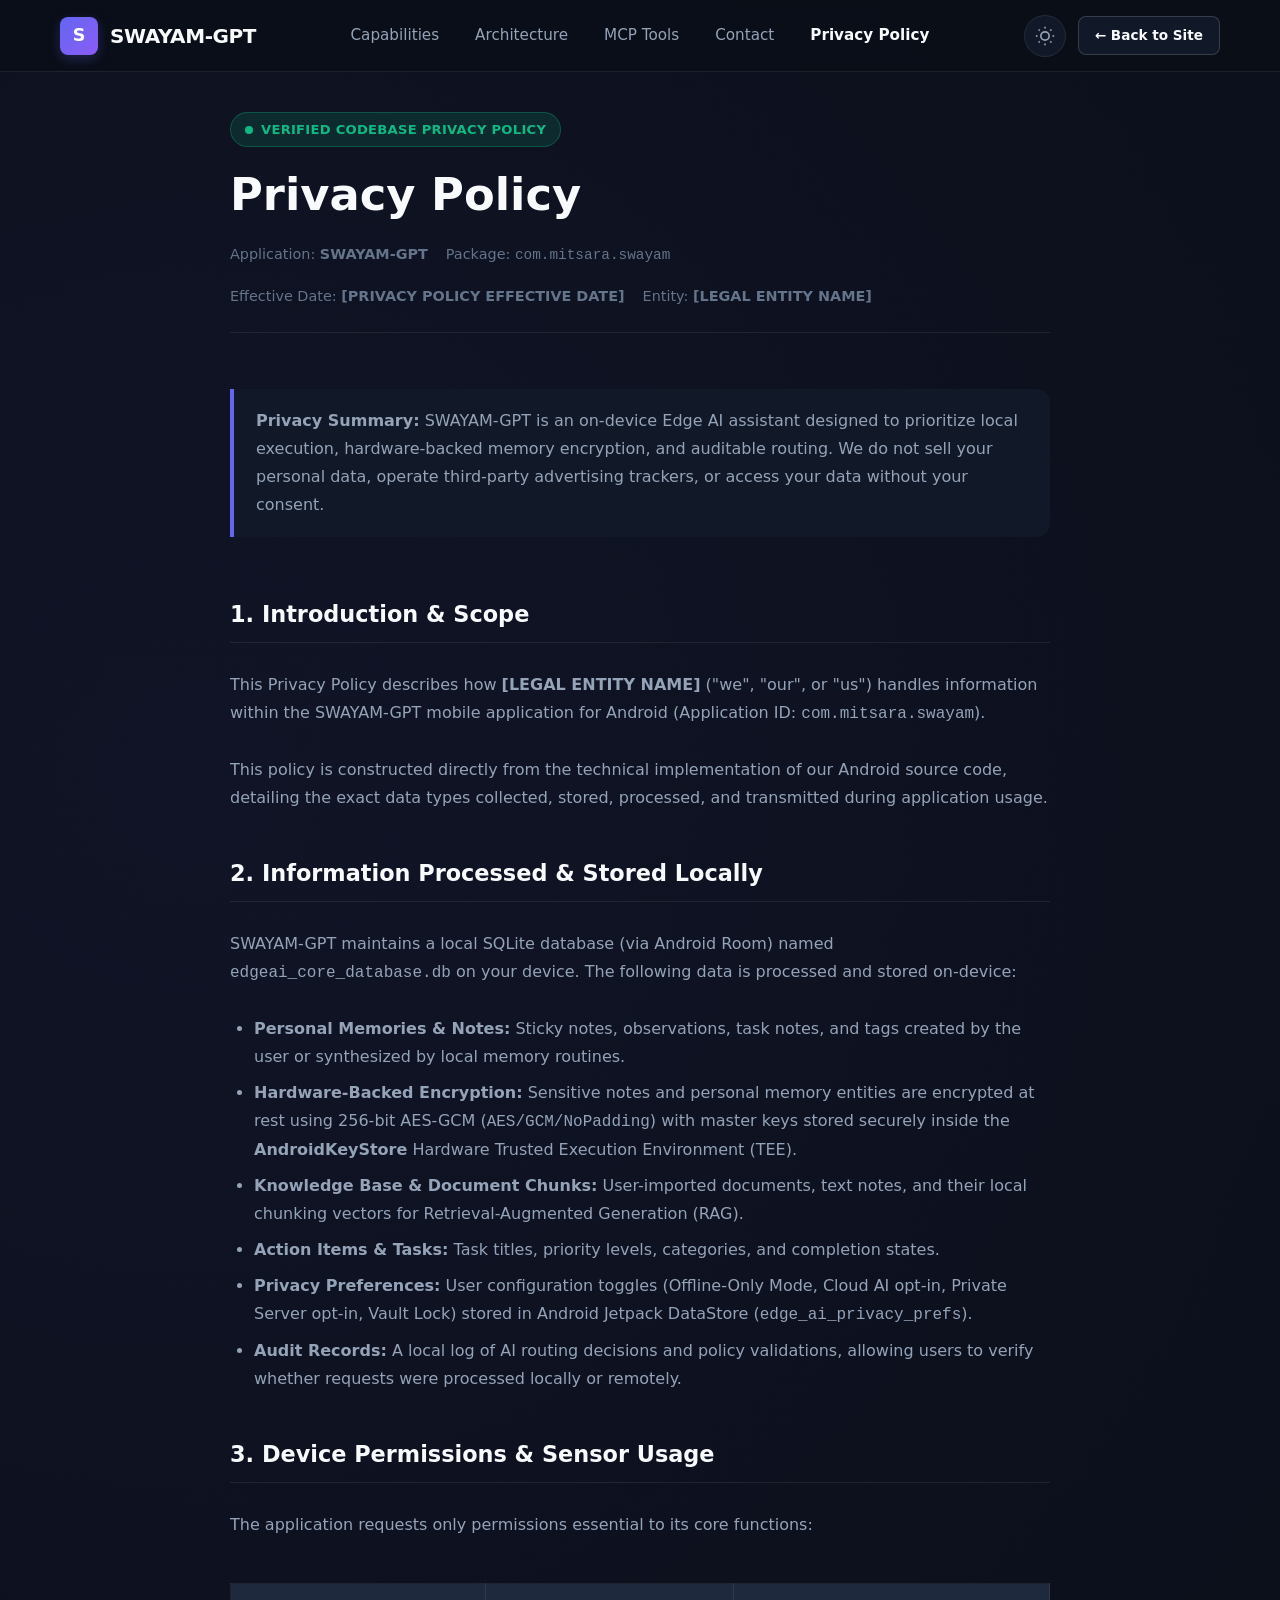
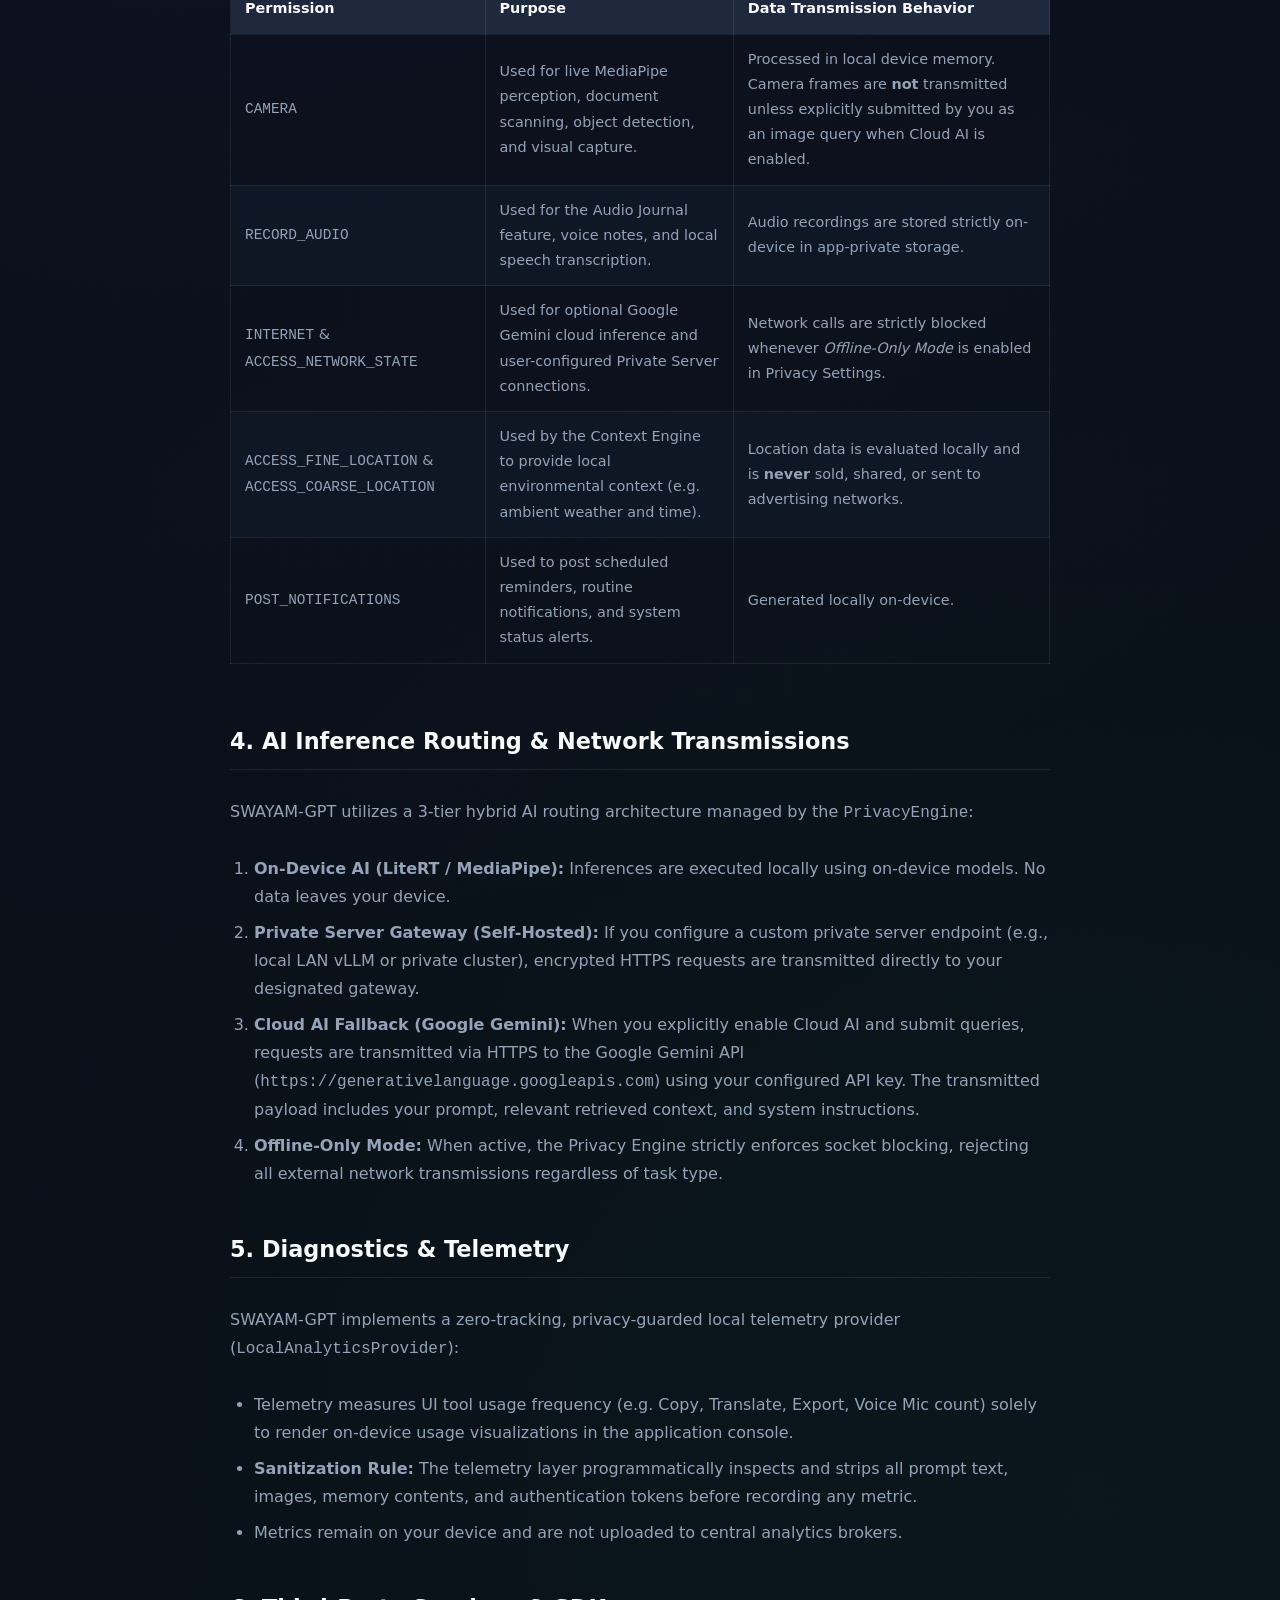
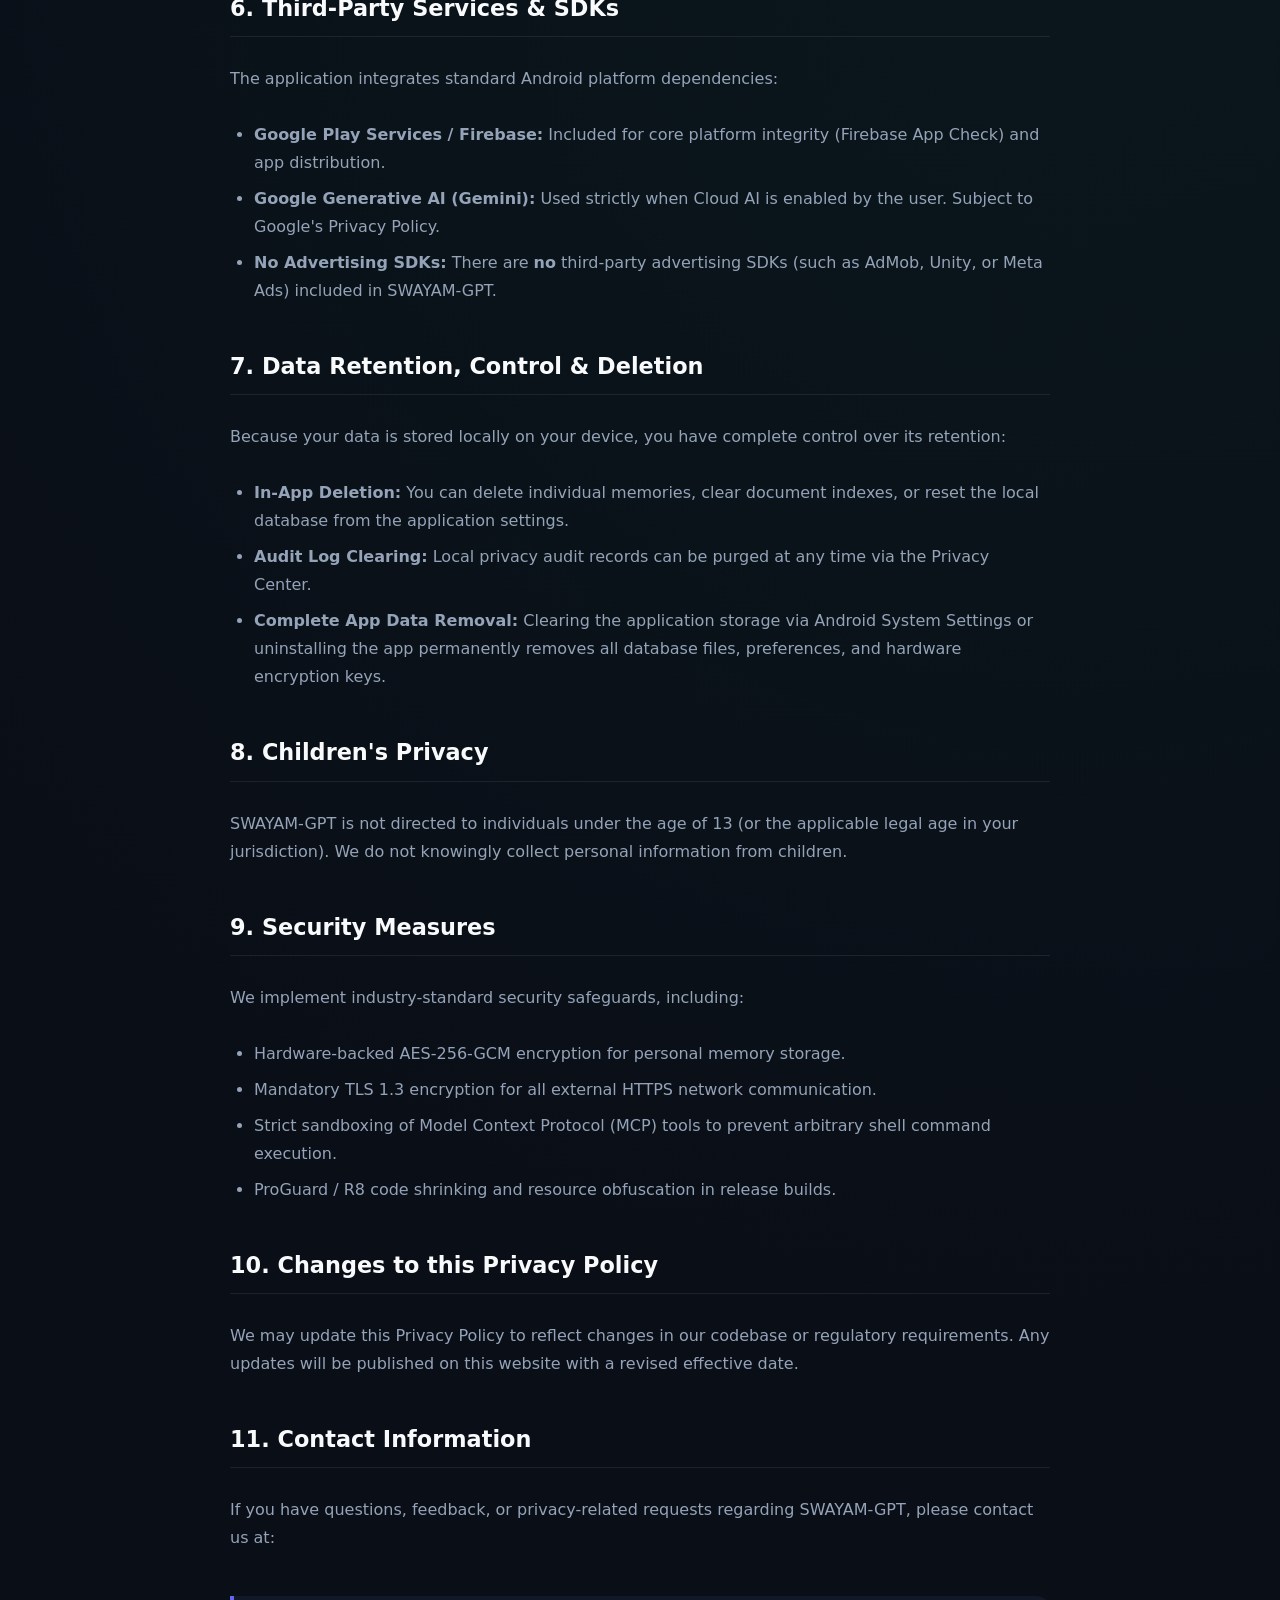
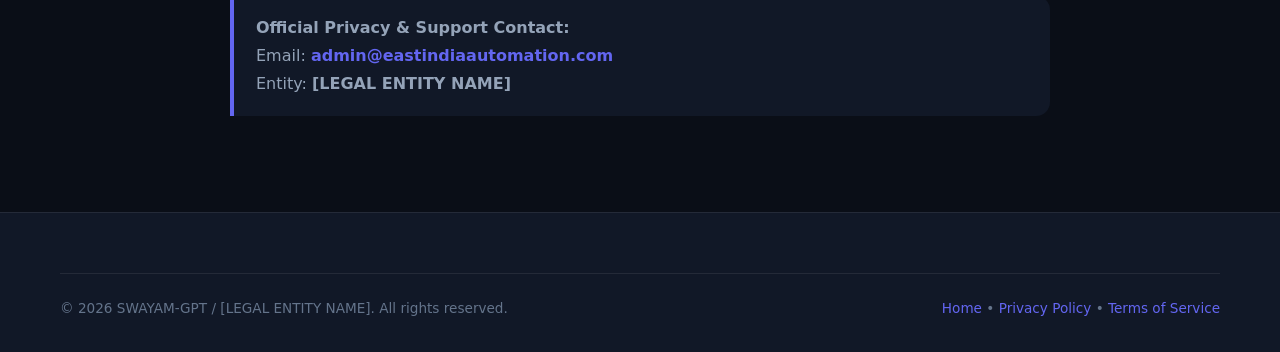
==== website/privacy.html @ 1da74712 "feat: initialize website and deployment pipeline Add core website structure, CSS styling, and GitHub" ====
<!DOCTYPE html>
<html lang="en" data-theme="dark">
<head>
  <meta charset="UTF-8">
  <meta name="viewport" content="width=device-width, initial-scale=1.0">
  <title>Privacy Policy | SWAYAM-GPT Android Application</title>
  <meta name="description" content="Official Privacy Policy for the SWAYAM-GPT Android application (com.mitsara.swayam). Learn about our on-device storage, hardware encryption, permissions, and AI routing practices.">
  <meta name="robots" content="index, follow">
  <meta name="theme-color" content="#0a0e17">

  <link rel="canonical" href="privacy.html">
  <link rel="icon" type="image/svg+xml" href="assets/images/favicon.svg">
  <link rel="stylesheet" href="assets/css/style.css">
</head>
<body>

  <!-- Site Navigation Header -->
  <header class="site-header">
    <div class="container nav-container">
      <a href="index.html" class="brand-logo" aria-label="SWAYAM-GPT Home">
        <div class="brand-icon">S</div>
        <span>SWAYAM-GPT</span>
      </a>

      <nav class="nav-links" aria-label="Main Navigation">
        <a href="index.html#capabilities" class="nav-link">Capabilities</a>
        <a href="index.html#architecture" class="nav-link">Architecture</a>
        <a href="index.html#mcp" class="nav-link">MCP Tools</a>
        <a href="index.html#contact" class="nav-link">Contact</a>
        <a href="privacy.html" class="nav-link" style="color: var(--text-primary); font-weight: 700;">Privacy Policy</a>
      </nav>

      <div class="nav-actions">
        <button class="btn-icon theme-toggle" aria-label="Toggle Dark/Light Theme">
          <svg class="icon-sun" width="20" height="20" viewBox="0 0 24 24" fill="none" stroke="currentColor" stroke-width="2"><circle cx="12" cy="12" r="5"></circle><line x1="12" y1="1" x2="12" y2="3"></line><line x1="12" y1="21" x2="12" y2="23"></line><line x1="4.22" y1="4.22" x2="5.64" y2="5.64"></line><line x1="18.36" y1="18.36" x2="19.78" y2="19.78"></line><line x1="1" y1="12" x2="3" y2="12"></line><line x1="21" y1="12" x2="23" y2="12"></line><line x1="4.22" y1="19.78" x2="5.64" y2="18.36"></line><line x1="18.36" y1="5.64" x2="19.78" y2="4.22"></line></svg>
          <svg class="icon-moon" width="20" height="20" viewBox="0 0 24 24" fill="none" stroke="currentColor" stroke-width="2" style="display:none;"><path d="M21 12.79A9 9 0 1 1 11.21 3 7 7 0 0 0 21 12.79z"></path></svg>
        </button>
        <a href="index.html" class="btn btn-secondary btn-sm">← Back to Site</a>
      </div>
    </div>
  </header>

  <main class="container legal-page">
    <div class="legal-header">
      <div class="badge badge-emerald" style="margin-bottom: 12px;">
        <span class="pulse-dot"></span>
        <span>Verified Codebase Privacy Policy</span>
      </div>
      <h1>Privacy Policy</h1>
      <div class="legal-meta">
        <span>Application: <strong>SWAYAM-GPT</strong></span>
        <span>Package: <code>com.mitsara.swayam</code></span>
        <span>Effective Date: <strong>[PRIVACY POLICY EFFECTIVE DATE]</strong></span>
        <span>Entity: <strong>[LEGAL ENTITY NAME]</strong></span>
      </div>
    </div>

    <article class="legal-content">
      <div class="legal-callout">
        <strong>Privacy Summary:</strong> SWAYAM-GPT is an on-device Edge AI assistant designed to prioritize local execution, hardware-backed memory encryption, and auditable routing. We do not sell your personal data, operate third-party advertising trackers, or access your data without your consent.
      </div>

      <h2>1. Introduction & Scope</h2>
      <p>
        This Privacy Policy describes how <strong>[LEGAL ENTITY NAME]</strong> ("we", "our", or "us") handles information within the SWAYAM-GPT mobile application for Android (Application ID: <code>com.mitsara.swayam</code>).
      </p>
      <p>
        This policy is constructed directly from the technical implementation of our Android source code, detailing the exact data types collected, stored, processed, and transmitted during application usage.
      </p>

      <h2>2. Information Processed & Stored Locally</h2>
      <p>
        SWAYAM-GPT maintains a local SQLite database (via Android Room) named <code>edgeai_core_database.db</code> on your device. The following data is processed and stored on-device:
      </p>
      <ul>
        <li><strong>Personal Memories & Notes:</strong> Sticky notes, observations, task notes, and tags created by the user or synthesized by local memory routines.</li>
        <li><strong>Hardware-Backed Encryption:</strong> Sensitive notes and personal memory entities are encrypted at rest using 256-bit AES-GCM (<code>AES/GCM/NoPadding</code>) with master keys stored securely inside the <strong>AndroidKeyStore</strong> Hardware Trusted Execution Environment (TEE).</li>
        <li><strong>Knowledge Base & Document Chunks:</strong> User-imported documents, text notes, and their local chunking vectors for Retrieval-Augmented Generation (RAG).</li>
        <li><strong>Action Items & Tasks:</strong> Task titles, priority levels, categories, and completion states.</li>
        <li><strong>Privacy Preferences:</strong> User configuration toggles (Offline-Only Mode, Cloud AI opt-in, Private Server opt-in, Vault Lock) stored in Android Jetpack DataStore (<code>edge_ai_privacy_prefs</code>).</li>
        <li><strong>Audit Records:</strong> A local log of AI routing decisions and policy validations, allowing users to verify whether requests were processed locally or remotely.</li>
      </ul>

      <h2>3. Device Permissions & Sensor Usage</h2>
      <p>
        The application requests only permissions essential to its core functions:
      </p>
      <table class="legal-table">
        <thead>
          <tr>
            <th>Permission</th>
            <th>Purpose</th>
            <th>Data Transmission Behavior</th>
          </tr>
        </thead>
        <tbody>
          <tr>
            <td><code>CAMERA</code></td>
            <td>Used for live MediaPipe perception, document scanning, object detection, and visual capture.</td>
            <td>Processed in local device memory. Camera frames are <strong>not</strong> transmitted unless explicitly submitted by you as an image query when Cloud AI is enabled.</td>
          </tr>
          <tr>
            <td><code>RECORD_AUDIO</code></td>
            <td>Used for the Audio Journal feature, voice notes, and local speech transcription.</td>
            <td>Audio recordings are stored strictly on-device in app-private storage.</td>
          </tr>
          <tr>
            <td><code>INTERNET</code> &amp; <code>ACCESS_NETWORK_STATE</code></td>
            <td>Used for optional Google Gemini cloud inference and user-configured Private Server connections.</td>
            <td>Network calls are strictly blocked whenever <em>Offline-Only Mode</em> is enabled in Privacy Settings.</td>
          </tr>
          <tr>
            <td><code>ACCESS_FINE_LOCATION</code> &amp; <code>ACCESS_COARSE_LOCATION</code></td>
            <td>Used by the Context Engine to provide local environmental context (e.g. ambient weather and time).</td>
            <td>Location data is evaluated locally and is <strong>never</strong> sold, shared, or sent to advertising networks.</td>
          </tr>
          <tr>
            <td><code>POST_NOTIFICATIONS</code></td>
            <td>Used to post scheduled reminders, routine notifications, and system status alerts.</td>
            <td>Generated locally on-device.</td>
          </tr>
        </tbody>
      </table>

      <h2>4. AI Inference Routing & Network Transmissions</h2>
      <p>
        SWAYAM-GPT utilizes a 3-tier hybrid AI routing architecture managed by the <code>PrivacyEngine</code>:
      </p>
      <ol>
        <li>
          <strong>On-Device AI (LiteRT / MediaPipe):</strong> Inferences are executed locally using on-device models. No data leaves your device.
        </li>
        <li>
          <strong>Private Server Gateway (Self-Hosted):</strong> If you configure a custom private server endpoint (e.g., local LAN vLLM or private cluster), encrypted HTTPS requests are transmitted directly to your designated gateway.
        </li>
        <li>
          <strong>Cloud AI Fallback (Google Gemini):</strong> When you explicitly enable Cloud AI and submit queries, requests are transmitted via HTTPS to the Google Gemini API (<code>https://generativelanguage.googleapis.com</code>) using your configured API key. The transmitted payload includes your prompt, relevant retrieved context, and system instructions.
        </li>
        <li>
          <strong>Offline-Only Mode:</strong> When active, the Privacy Engine strictly enforces socket blocking, rejecting all external network transmissions regardless of task type.
        </li>
      </ol>

      <h2>5. Diagnostics & Telemetry</h2>
      <p>
        SWAYAM-GPT implements a zero-tracking, privacy-guarded local telemetry provider (<code>LocalAnalyticsProvider</code>):
      </p>
      <ul>
        <li>Telemetry measures UI tool usage frequency (e.g. Copy, Translate, Export, Voice Mic count) solely to render on-device usage visualizations in the application console.</li>
        <li><strong>Sanitization Rule:</strong> The telemetry layer programmatically inspects and strips all prompt text, images, memory contents, and authentication tokens before recording any metric.</li>
        <li>Metrics remain on your device and are not uploaded to central analytics brokers.</li>
      </ul>

      <h2>6. Third-Party Services & SDKs</h2>
      <p>
        The application integrates standard Android platform dependencies:
      </p>
      <ul>
        <li><strong>Google Play Services / Firebase:</strong> Included for core platform integrity (Firebase App Check) and app distribution.</li>
        <li><strong>Google Generative AI (Gemini):</strong> Used strictly when Cloud AI is enabled by the user. Subject to Google's Privacy Policy.</li>
        <li><strong>No Advertising SDKs:</strong> There are <strong>no</strong> third-party advertising SDKs (such as AdMob, Unity, or Meta Ads) included in SWAYAM-GPT.</li>
      </ul>

      <h2>7. Data Retention, Control & Deletion</h2>
      <p>
        Because your data is stored locally on your device, you have complete control over its retention:
      </p>
      <ul>
        <li><strong>In-App Deletion:</strong> You can delete individual memories, clear document indexes, or reset the local database from the application settings.</li>
        <li><strong>Audit Log Clearing:</strong> Local privacy audit records can be purged at any time via the Privacy Center.</li>
        <li><strong>Complete App Data Removal:</strong> Clearing the application storage via Android System Settings or uninstalling the app permanently removes all database files, preferences, and hardware encryption keys.</li>
      </ul>

      <h2>8. Children's Privacy</h2>
      <p>
        SWAYAM-GPT is not directed to individuals under the age of 13 (or the applicable legal age in your jurisdiction). We do not knowingly collect personal information from children.
      </p>

      <h2>9. Security Measures</h2>
      <p>
        We implement industry-standard security safeguards, including:
      </p>
      <ul>
        <li>Hardware-backed AES-256-GCM encryption for personal memory storage.</li>
        <li>Mandatory TLS 1.3 encryption for all external HTTPS network communication.</li>
        <li>Strict sandboxing of Model Context Protocol (MCP) tools to prevent arbitrary shell command execution.</li>
        <li>ProGuard / R8 code shrinking and resource obfuscation in release builds.</li>
      </ul>

      <h2>10. Changes to this Privacy Policy</h2>
      <p>
        We may update this Privacy Policy to reflect changes in our codebase or regulatory requirements. Any updates will be published on this website with a revised effective date.
      </p>

      <h2>11. Contact Information</h2>
      <p>
        If you have questions, feedback, or privacy-related requests regarding SWAYAM-GPT, please contact us at:
      </p>
      <div class="legal-callout">
        <strong>Official Privacy &amp; Support Contact:</strong><br>
        Email: <a href="mailto:admin@eastindiaautomation.com" style="color: var(--accent-primary); font-weight: 600;">admin@eastindiaautomation.com</a><br>
        Entity: <strong>[LEGAL ENTITY NAME]</strong>
      </div>
    </article>
  </main>

  <footer class="site-footer">
    <div class="container">
      <div class="footer-bottom">
        <p>&copy; 2026 SWAYAM-GPT / [LEGAL ENTITY NAME]. All rights reserved.</p>
        <p><a href="index.html">Home</a> • <a href="privacy.html">Privacy Policy</a> • <a href="terms.html">Terms of Service</a></p>
      </div>
    </div>
  </footer>

  <script src="assets/js/main.js"></script>
</body>
</html>
---- website/assets/css/style.css ----
:root {
  --font-sans: system-ui, -apple-system, BlinkMacSystemFont, 'Segoe UI', Roboto, Oxygen, Ubuntu, Cantarell, 'Open Sans', 'Helvetica Neue', sans-serif;
  --font-mono: ui-monospace, SFMono-Regular, Menlo, Monaco, Consolas, "Liberation Mono", "Courier New", monospace;

  /* Color Palette - Cyber Indigo & Deep Slate Theme */
  --bg-primary: #0a0e17;
  --bg-secondary: #111827;
  --bg-tertiary: #1f293d;
  --bg-card: rgba(17, 24, 39, 0.75);
  --bg-card-hover: rgba(31, 41, 61, 0.85);
  --bg-glass: rgba(10, 14, 23, 0.8);
  --border-subtle: rgba(255, 255, 255, 0.08);
  --border-strong: rgba(255, 255, 255, 0.16);
  --border-accent: rgba(99, 102, 241, 0.35);

  --text-primary: #f8fafc;
  --text-secondary: #94a3b8;
  --text-muted: #64748b;
  --text-accent: #818cf8;

  --accent-primary: #6366f1;
  --accent-primary-hover: #4f46e5;
  --accent-glow: rgba(99, 102, 241, 0.25);
  --accent-emerald: #10b981;
  --accent-emerald-glow: rgba(16, 185, 129, 0.2);
  --accent-amber: #f59e0b;
  --accent-cyan: #06b6d4;
  --accent-rose: #f43f5e;

  --radius-sm: 8px;
  --radius-md: 14px;
  --radius-lg: 20px;
  --radius-full: 9999px;

  --shadow-sm: 0 2px 8px rgba(0, 0, 0, 0.2);
  --shadow-md: 0 8px 24px rgba(0, 0, 0, 0.3);
  --shadow-lg: 0 16px 40px rgba(0, 0, 0, 0.4);
  --shadow-glow: 0 0 40px var(--accent-glow);

  --transition-fast: 0.18s ease;
  --transition-normal: 0.28s ease;
  --max-width: 1200px;
  --nav-height: 72px;
}

[data-theme="light"] {
  --bg-primary: #f8fafc;
  --bg-secondary: #ffffff;
  --bg-tertiary: #f1f5f9;
  --bg-card: rgba(255, 255, 255, 0.9);
  --bg-card-hover: #ffffff;
  --bg-glass: rgba(248, 250, 252, 0.88);
  --border-subtle: rgba(0, 0, 0, 0.08);
  --border-strong: rgba(0, 0, 0, 0.15);
  --border-accent: rgba(99, 102, 241, 0.4);

  --text-primary: #0f172a;
  --text-secondary: #475569;
  --text-muted: #64748b;
  --text-accent: #4f46e5;

  --accent-primary: #4f46e5;
  --accent-primary-hover: #4338ca;
  --accent-glow: rgba(79, 70, 229, 0.15);
  --shadow-sm: 0 2px 8px rgba(0, 0, 0, 0.05);
  --shadow-md: 0 8px 24px rgba(0, 0, 0, 0.08);
  --shadow-lg: 0 16px 36px rgba(0, 0, 0, 0.1);
  --shadow-glow: 0 0 30px var(--accent-glow);
}

/* Reset & Base */
*, *::before, *::after {
  box-sizing: border-box;
  margin: 0;
  padding: 0;
}

html {
  font-family: var(--font-sans);
  background-color: var(--bg-primary);
  color: var(--text-primary);
  line-height: 1.6;
  scroll-behavior: smooth;
  -webkit-text-size-adjust: 100%;
}

body {
  min-height: 100vh;
  display: flex;
  flex-direction: column;
  overflow-x: hidden;
  background-image: 
    radial-gradient(circle at 15% 15%, rgba(99, 102, 241, 0.07) 0%, transparent 40%),
    radial-gradient(circle at 85% 60%, rgba(16, 185, 129, 0.05) 0%, transparent 45%),
    linear-gradient(to bottom, transparent, rgba(10, 14, 23, 0.5));
}

a {
  color: var(--accent-primary);
  text-decoration: none;
  transition: color var(--transition-fast);
}

a:hover {
  color: var(--text-accent);
}

img, svg {
  display: block;
  max-width: 100%;
}

/* Layout Utilities */
.container {
  width: 100%;
  max-width: var(--max-width);
  margin-left: auto;
  margin-right: auto;
  padding-left: 20px;
  padding-right: 20px;
}

.section-spacing {
  padding-top: 80px;
  padding-bottom: 80px;
}

@media (min-width: 768px) {
  .section-spacing {
    padding-top: 110px;
    padding-bottom: 110px;
  }
}

/* Header & Navigation */
.site-header {
  position: sticky;
  top: 0;
  z-index: 1000;
  height: var(--nav-height);
  background: var(--bg-glass);
  backdrop-filter: blur(14px);
  -webkit-backdrop-filter: blur(14px);
  border-bottom: 1px solid var(--border-subtle);
  transition: background var(--transition-normal), border-color var(--transition-normal);
}

.nav-container {
  display: flex;
  align-items: center;
  justify-content: space-between;
  height: 100%;
}

.brand-logo {
  display: flex;
  align-items: center;
  gap: 12px;
  font-weight: 700;
  font-size: 1.25rem;
  color: var(--text-primary);
  letter-spacing: -0.02em;
}

.brand-icon {
  width: 38px;
  height: 38px;
  border-radius: var(--radius-sm);
  background: linear-gradient(135deg, var(--accent-primary), #8b5cf6);
  display: flex;
  align-items: center;
  justify-content: center;
  color: #ffffff;
  font-weight: 800;
  font-size: 1.1rem;
  box-shadow: 0 4px 12px var(--accent-glow);
}

.nav-links {
  display: none;
  align-items: center;
  gap: 28px;
  list-style: none;
}

@media (min-width: 880px) {
  .nav-links {
    display: flex;
  }
}

.nav-link {
  color: var(--text-secondary);
  font-size: 0.95rem;
  font-weight: 500;
  padding: 6px 4px;
  transition: color var(--transition-fast);
}

.nav-link:hover {
  color: var(--text-primary);
}

.nav-actions {
  display: flex;
  align-items: center;
  gap: 12px;
}

.btn-icon {
  width: 42px;
  height: 42px;
  border-radius: var(--radius-full);
  border: 1px solid var(--border-subtle);
  background: var(--bg-secondary);
  color: var(--text-secondary);
  display: flex;
  align-items: center;
  justify-content: center;
  cursor: pointer;
  transition: all var(--transition-fast);
}

.btn-icon:hover {
  color: var(--text-primary);
  border-color: var(--border-strong);
  transform: translateY(-1px);
}

.mobile-menu-toggle {
  display: flex;
}

@media (min-width: 880px) {
  .mobile-menu-toggle {
    display: none;
  }
}

/* Mobile Drawer Menu */
.mobile-nav {
  position: fixed;
  top: var(--nav-height);
  left: 0;
  right: 0;
  bottom: 0;
  background: var(--bg-primary);
  padding: 24px 20px;
  display: flex;
  flex-direction: column;
  gap: 16px;
  transform: translateY(-100%);
  opacity: 0;
  pointer-events: none;
  transition: all var(--transition-normal);
  z-index: 999;
  border-bottom: 1px solid var(--border-strong);
}

.mobile-nav.open {
  transform: translateY(0);
  opacity: 1;
  pointer-events: auto;
}

.mobile-nav-link {
  font-size: 1.15rem;
  font-weight: 600;
  color: var(--text-primary);
  padding: 12px 8px;
  border-bottom: 1px solid var(--border-subtle);
}

/* Buttons & Badges */
.btn {
  display: inline-flex;
  align-items: center;
  justify-content: center;
  gap: 10px;
  padding: 12px 24px;
  font-size: 0.95rem;
  font-weight: 600;
  border-radius: var(--radius-md);
  border: 1px solid transparent;
  cursor: pointer;
  transition: all var(--transition-fast);
  text-align: center;
  white-space: nowrap;
}

.btn-primary {
  background: linear-gradient(135deg, var(--accent-primary), #6d28d9);
  color: #ffffff;
  box-shadow: 0 4px 16px var(--accent-glow);
}

.btn-primary:hover {
  background: linear-gradient(135deg, var(--accent-primary-hover), #5b21b6);
  color: #ffffff;
  transform: translateY(-2px);
  box-shadow: 0 8px 24px var(--accent-glow);
}

.btn-secondary {
  background: var(--bg-secondary);
  color: var(--text-primary);
  border: 1px solid var(--border-strong);
}

.btn-secondary:hover {
  background: var(--bg-tertiary);
  border-color: var(--accent-primary);
  color: var(--text-primary);
  transform: translateY(-2px);
}

.btn-sm {
  padding: 8px 16px;
  font-size: 0.85rem;
  border-radius: var(--radius-sm);
}

.btn-lg {
  padding: 15px 32px;
  font-size: 1.05rem;
  border-radius: var(--radius-lg);
}

.badge {
  display: inline-flex;
  align-items: center;
  gap: 8px;
  padding: 6px 14px;
  border-radius: var(--radius-full);
  font-size: 0.82rem;
  font-weight: 600;
  letter-spacing: 0.02em;
  text-transform: uppercase;
}

.badge-indigo {
  background: rgba(99, 102, 241, 0.15);
  color: var(--accent-primary);
  border: 1px solid rgba(99, 102, 241, 0.3);
}

.badge-emerald {
  background: rgba(16, 185, 129, 0.15);
  color: var(--accent-emerald);
  border: 1px solid rgba(16, 185, 129, 0.3);
}

.pulse-dot {
  width: 8px;
  height: 8px;
  border-radius: 50%;
  background-color: var(--accent-emerald);
  box-shadow: 0 0 0 0 rgba(16, 185, 129, 0.7);
  animation: pulse-ring 2s infinite;
}

@keyframes pulse-ring {
  0% {
    box-shadow: 0 0 0 0 rgba(16, 185, 129, 0.7);
  }
  70% {
    box-shadow: 0 0 0 8px rgba(16, 185, 129, 0);
  }
  100% {
    box-shadow: 0 0 0 0 rgba(16, 185, 129, 0);
  }
}

/* Typography & Headings */
.section-tag {
  color: var(--text-accent);
  font-size: 0.85rem;
  font-weight: 700;
  text-transform: uppercase;
  letter-spacing: 0.08em;
  margin-bottom: 12px;
}

.section-title {
  font-size: clamp(1.85rem, 3.5vw, 2.6rem);
  font-weight: 800;
  line-height: 1.2;
  letter-spacing: -0.03em;
  margin-bottom: 16px;
  color: var(--text-primary);
}

.section-desc {
  font-size: clamp(1rem, 1.8vw, 1.15rem);
  color: var(--text-secondary);
  max-width: 680px;
  margin-left: auto;
  margin-right: auto;
}

.text-center {
  text-align: center;
}

/* Hero Section */
.hero-section {
  padding-top: 60px;
  padding-bottom: 80px;
  position: relative;
}

@media (min-width: 768px) {
  .hero-section {
    padding-top: 100px;
    padding-bottom: 120px;
  }
}

.hero-grid {
  display: grid;
  grid-template-columns: 1fr;
  gap: 48px;
  align-items: center;
}

@media (min-width: 960px) {
  .hero-grid {
    grid-template-columns: 1.15fr 0.85fr;
  }
}

.hero-content {
  display: flex;
  flex-direction: column;
  gap: 20px;
}

.hero-title {
  font-size: clamp(2.4rem, 5.5vw, 3.8rem);
  font-weight: 900;
  line-height: 1.1;
  letter-spacing: -0.04em;
  color: var(--text-primary);
}

.hero-gradient-text {
  background: linear-gradient(135deg, #a5b4fc, #6366f1, #38bdf8);
  -webkit-background-clip: text;
  -webkit-text-fill-color: transparent;
}

.hero-subtitle {
  font-size: clamp(1.05rem, 2vw, 1.25rem);
  color: var(--text-secondary);
  line-height: 1.6;
  max-width: 580px;
}

.hero-cta-group {
  display: flex;
  flex-wrap: wrap;
  gap: 16px;
  margin-top: 12px;
}

.hero-metrics {
  display: grid;
  grid-template-columns: repeat(3, 1fr);
  gap: 16px;
  padding-top: 28px;
  border-top: 1px solid var(--border-subtle);
  margin-top: 16px;
}

.metric-item h4 {
  font-size: 1.5rem;
  font-weight: 800;
  color: var(--text-primary);
}

.metric-item p {
  font-size: 0.8rem;
  color: var(--text-muted);
  font-weight: 500;
}

/* Hero Visual / Mockup UI */
.hero-mockup-card {
  background: var(--bg-card);
  backdrop-filter: blur(16px);
  -webkit-backdrop-filter: blur(16px);
  border: 1px solid var(--border-accent);
  border-radius: var(--radius-lg);
  padding: 24px;
  box-shadow: var(--shadow-lg), var(--shadow-glow);
  position: relative;
}

.mockup-header {
  display: flex;
  align-items: center;
  justify-content: space-between;
  padding-bottom: 16px;
  border-bottom: 1px solid var(--border-subtle);
  margin-bottom: 18px;
}

.mockup-status {
  display: flex;
  align-items: center;
  gap: 8px;
  font-size: 0.85rem;
  font-weight: 600;
  color: var(--accent-emerald);
}

.mockup-badge-group {
  display: flex;
  gap: 6px;
}

.mini-badge {
  font-size: 0.72rem;
  font-weight: 700;
  padding: 3px 8px;
  border-radius: var(--radius-sm);
  background: var(--bg-tertiary);
  color: var(--text-secondary);
}

.mockup-flow {
  display: flex;
  flex-direction: column;
  gap: 14px;
}

.mockup-step {
  background: var(--bg-secondary);
  border: 1px solid var(--border-subtle);
  border-radius: var(--radius-md);
  padding: 14px 16px;
  display: flex;
  align-items: center;
  gap: 14px;
  transition: all var(--transition-fast);
}

.mockup-step:hover {
  border-color: var(--border-strong);
  transform: translateX(4px);
}

.step-icon-wrap {
  width: 36px;
  height: 36px;
  border-radius: var(--radius-sm);
  display: flex;
  align-items: center;
  justify-content: center;
  flex-shrink: 0;
}

.step-icon-wrap.indigo { background: rgba(99, 102, 241, 0.15); color: var(--accent-primary); }
.step-icon-wrap.emerald { background: rgba(16, 185, 129, 0.15); color: var(--accent-emerald); }
.step-icon-wrap.cyan { background: rgba(6, 182, 212, 0.15); color: var(--accent-cyan); }
.step-icon-wrap.amber { background: rgba(245, 158, 11, 0.15); color: var(--accent-amber); }

.step-info {
  flex-grow: 1;
}

.step-info h5 {
  font-size: 0.9rem;
  font-weight: 700;
  color: var(--text-primary);
  margin-bottom: 2px;
}

.step-info p {
  font-size: 0.78rem;
  color: var(--text-secondary);
}

.step-latency {
  font-family: var(--font-mono);
  font-size: 0.78rem;
  font-weight: 600;
  color: var(--accent-emerald);
}

/* Feature & Architecture Grid */
.cards-grid {
  display: grid;
  grid-template-columns: 1fr;
  gap: 24px;
  margin-top: 48px;
}

@media (min-width: 640px) {
  .cards-grid {
    grid-template-columns: repeat(2, 1fr);
  }
}

@media (min-width: 1024px) {
  .cards-grid {
    grid-template-columns: repeat(3, 1fr);
  }
}

.feature-card {
  background: var(--bg-card);
  border: 1px solid var(--border-subtle);
  border-radius: var(--radius-lg);
  padding: 32px 26px;
  display: flex;
  flex-direction: column;
  gap: 16px;
  transition: all var(--transition-normal);
  position: relative;
  overflow: hidden;
}

.feature-card::before {
  content: '';
  position: absolute;
  top: 0;
  left: 0;
  right: 0;
  height: 2px;
  background: linear-gradient(90deg, transparent, var(--accent-primary), transparent);
  opacity: 0;
  transition: opacity var(--transition-normal);
}

.feature-card:hover {
  background: var(--bg-card-hover);
  border-color: var(--border-accent);
  transform: translateY(-4px);
  box-shadow: var(--shadow-md);
}

.feature-card:hover::before {
  opacity: 1;
}

.feature-icon-box {
  width: 48px;
  height: 48px;
  border-radius: var(--radius-md);
  background: rgba(99, 102, 241, 0.12);
  color: var(--accent-primary);
  display: flex;
  align-items: center;
  justify-content: center;
  font-size: 1.35rem;
}

.feature-title {
  font-size: 1.25rem;
  font-weight: 700;
  color: var(--text-primary);
  letter-spacing: -0.01em;
}

.feature-desc {
  font-size: 0.92rem;
  color: var(--text-secondary);
  line-height: 1.6;
}

.feature-footer {
  margin-top: auto;
  padding-top: 14px;
  font-size: 0.82rem;
  font-weight: 600;
  color: var(--text-accent);
  display: flex;
  align-items: center;
  gap: 6px;
}

/* Architecture Layer Breakdown */
.arch-diagram {
  background: var(--bg-secondary);
  border: 1px solid var(--border-strong);
  border-radius: var(--radius-lg);
  padding: 32px;
  margin-top: 48px;
  display: flex;
  flex-direction: column;
  gap: 20px;
}

.arch-layer {
  background: var(--bg-card);
  border: 1px solid var(--border-subtle);
  border-radius: var(--radius-md);
  padding: 20px;
  display: grid;
  grid-template-columns: 1fr;
  gap: 16px;
  align-items: center;
}

@media (min-width: 768px) {
  .arch-layer {
    grid-template-columns: 240px 1fr auto;
  }
}

.layer-tag {
  font-size: 0.95rem;
  font-weight: 700;
  color: var(--text-primary);
  display: flex;
  align-items: center;
  gap: 10px;
}

.layer-details {
  font-size: 0.88rem;
  color: var(--text-secondary);
}

.layer-badge {
  font-family: var(--font-mono);
  font-size: 0.78rem;
  padding: 4px 10px;
  border-radius: var(--radius-full);
  background: var(--bg-tertiary);
  color: var(--text-muted);
}

/* MCP Tooling Matrix */
.mcp-grid {
  display: grid;
  grid-template-columns: 1fr;
  gap: 18px;
  margin-top: 40px;
}

@media (min-width: 640px) {
  .mcp-grid {
    grid-template-columns: repeat(2, 1fr);
  }
}

@media (min-width: 960px) {
  .mcp-grid {
    grid-template-columns: repeat(3, 1fr);
  }
}

.mcp-tool-pill {
  background: var(--bg-card);
  border: 1px solid var(--border-subtle);
  border-radius: var(--radius-md);
  padding: 16px 20px;
  display: flex;
  align-items: flex-start;
  gap: 14px;
}

.tool-code {
  font-family: var(--font-mono);
  font-size: 0.85rem;
  font-weight: 700;
  color: var(--accent-cyan);
  margin-bottom: 4px;
}

.tool-desc {
  font-size: 0.82rem;
  color: var(--text-secondary);
}

/* Roadmap Grid */
.roadmap-grid {
  display: grid;
  grid-template-columns: 1fr;
  gap: 24px;
  margin-top: 48px;
}

@media (min-width: 768px) {
  .roadmap-grid {
    grid-template-columns: repeat(3, 1fr);
  }
}

.roadmap-card {
  background: var(--bg-card);
  border: 1px solid var(--border-subtle);
  border-radius: var(--radius-lg);
  padding: 28px 24px;
  display: flex;
  flex-direction: column;
  gap: 14px;
}

.roadmap-card.active {
  border-color: var(--accent-primary);
  box-shadow: 0 0 24px var(--accent-glow);
}

.roadmap-status {
  font-size: 0.78rem;
  font-weight: 700;
  text-transform: uppercase;
  letter-spacing: 0.05em;
}

.roadmap-card.active .roadmap-status {
  color: var(--accent-primary);
}

.roadmap-items {
  list-style: none;
  display: flex;
  flex-direction: column;
  gap: 10px;
}

.roadmap-items li {
  font-size: 0.88rem;
  color: var(--text-secondary);
  display: flex;
  align-items: center;
  gap: 10px;
}

/* CTA & Early Access */
.cta-banner {
  background: linear-gradient(135deg, rgba(99, 102, 241, 0.12), rgba(16, 185, 129, 0.08));
  border: 1px solid var(--border-accent);
  border-radius: var(--radius-lg);
  padding: 60px 32px;
  text-align: center;
  position: relative;
  overflow: hidden;
}

.cta-banner::after {
  content: '';
  position: absolute;
  inset: 0;
  background-image: radial-gradient(circle at 50% 50%, rgba(99, 102, 241, 0.15) 0%, transparent 60%);
  pointer-events: none;
}

/* Policy & Legal Docs Styling */
.legal-page {
  padding-top: 40px;
  padding-bottom: 80px;
  max-width: 860px;
  margin-left: auto;
  margin-right: auto;
}

.legal-header {
  margin-bottom: 40px;
  padding-bottom: 24px;
  border-bottom: 1px solid var(--border-subtle);
}

.legal-header h1 {
  font-size: clamp(2rem, 4vw, 2.8rem);
  font-weight: 800;
  color: var(--text-primary);
  margin-bottom: 12px;
}

.legal-meta {
  display: flex;
  flex-wrap: wrap;
  gap: 18px;
  font-size: 0.9rem;
  color: var(--text-muted);
}

.legal-content {
  display: flex;
  flex-direction: column;
  gap: 28px;
  font-size: 1rem;
  color: var(--text-secondary);
  line-height: 1.75;
}

.legal-content h2 {
  font-size: 1.4rem;
  font-weight: 700;
  color: var(--text-primary);
  margin-top: 14px;
  padding-bottom: 8px;
  border-bottom: 1px solid var(--border-subtle);
}

.legal-content h3 {
  font-size: 1.15rem;
  font-weight: 600;
  color: var(--text-primary);
  margin-top: 10px;
}

.legal-content ul, .legal-content ol {
  padding-left: 24px;
  display: flex;
  flex-direction: column;
  gap: 8px;
}

.legal-content li {
  color: var(--text-secondary);
}

.legal-callout {
  background: var(--bg-secondary);
  border-left: 4px solid var(--accent-primary);
  border-radius: 0 var(--radius-md) var(--radius-md) 0;
  padding: 18px 22px;
  margin: 16px 0;
}

.legal-table {
  width: 100%;
  border-collapse: collapse;
  margin: 16px 0;
  font-size: 0.9rem;
}

.legal-table th, .legal-table td {
  padding: 12px 14px;
  border: 1px solid var(--border-subtle);
  text-align: left;
}

.legal-table th {
  background: var(--bg-tertiary);
  color: var(--text-primary);
  font-weight: 600;
}

.legal-table tr:nth-child(even) {
  background: var(--bg-card);
}

/* Contact Cards */
.contact-grid {
  display: grid;
  grid-template-columns: 1fr;
  gap: 24px;
  margin-top: 40px;
}

@media (min-width: 640px) {
  .contact-grid {
    grid-template-columns: repeat(2, 1fr);
  }
}

.contact-card {
  background: var(--bg-card);
  border: 1px solid var(--border-subtle);
  border-radius: var(--radius-lg);
  padding: 28px 24px;
  display: flex;
  flex-direction: column;
  gap: 12px;
}

.contact-email {
  font-family: var(--font-mono);
  font-size: 1.05rem;
  font-weight: 700;
  color: var(--accent-primary);
}

/* Footer */
.site-footer {
  margin-top: auto;
  background: var(--bg-secondary);
  border-top: 1px solid var(--border-subtle);
  padding-top: 60px;
  padding-bottom: 40px;
}

.footer-grid {
  display: grid;
  grid-template-columns: 1fr;
  gap: 36px;
  margin-bottom: 48px;
}

@media (min-width: 768px) {
  .footer-grid {
    grid-template-columns: 1.5fr 1fr 1fr;
  }
}

.footer-brand {
  display: flex;
  flex-direction: column;
  gap: 14px;
}

.footer-brand p {
  font-size: 0.9rem;
  color: var(--text-secondary);
  max-width: 320px;
}

.footer-col h4 {
  font-size: 0.95rem;
  font-weight: 700;
  color: var(--text-primary);
  margin-bottom: 16px;
  text-transform: uppercase;
  letter-spacing: 0.05em;
}

.footer-links {
  list-style: none;
  display: flex;
  flex-direction: column;
  gap: 10px;
}

.footer-links a {
  color: var(--text-secondary);
  font-size: 0.9rem;
  transition: color var(--transition-fast);
}

.footer-links a:hover {
  color: var(--text-primary);
}

.footer-bottom {
  padding-top: 24px;
  border-top: 1px solid var(--border-subtle);
  display: flex;
  flex-direction: column;
  gap: 12px;
  align-items: center;
  justify-content: space-between;
  font-size: 0.85rem;
  color: var(--text-muted);
}

@media (min-width: 640px) {
  .footer-bottom {
    flex-direction: row;
  }
}
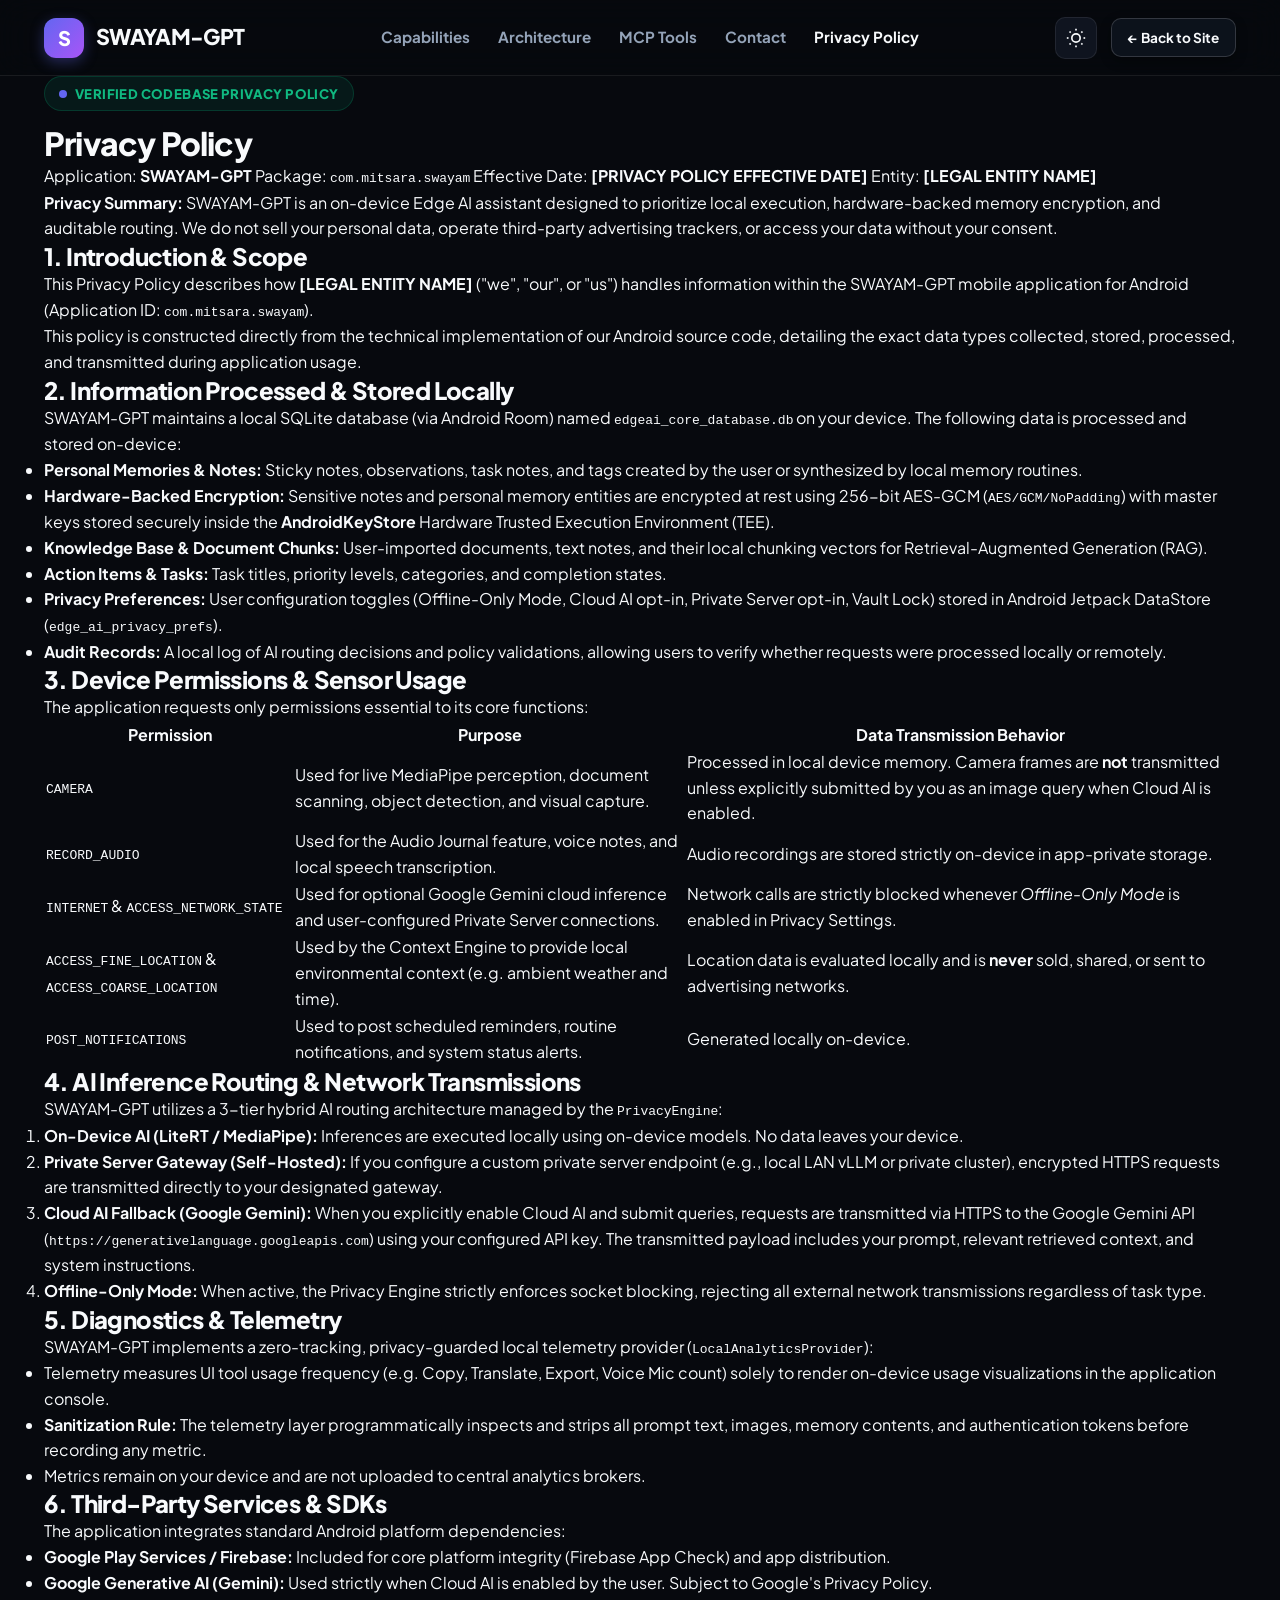
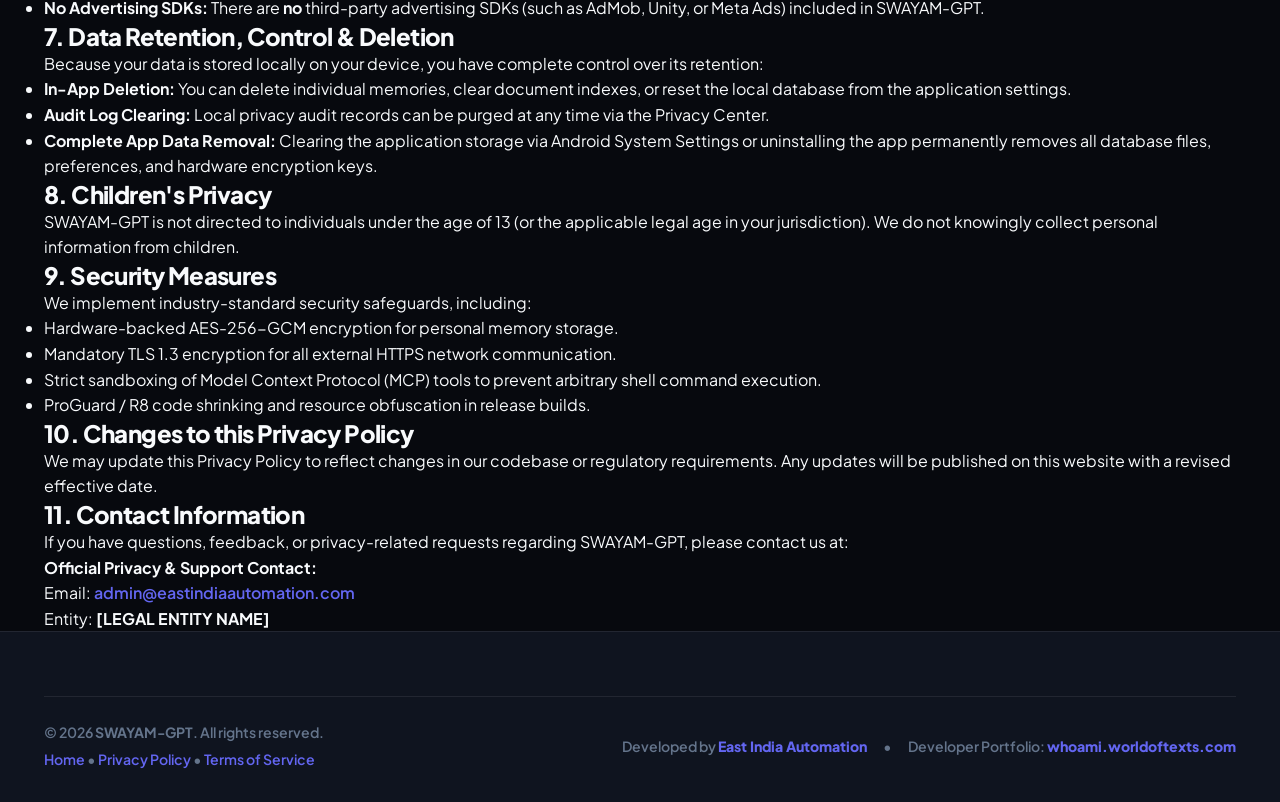
==== commit 33bd89b4: "refactor: unify chat interface and enhance translator Consolidate chat entry points by replacing `As" ====
--- a/website/privacy.html
+++ b/website/privacy.html
@@ -1,18 +1,25 @@
 <!DOCTYPE html>
-<html lang="en" data-theme="dark">
+<html lang="en" data-theme="light">
 <head>
   <meta charset="UTF-8">
   <meta name="viewport" content="width=device-width, initial-scale=1.0">
   <title>Privacy Policy | SWAYAM-GPT Android Application</title>
   <meta name="description" content="Official Privacy Policy for the SWAYAM-GPT Android application (com.mitsara.swayam). Learn about our on-device storage, hardware encryption, permissions, and AI routing practices.">
   <meta name="robots" content="index, follow">
-  <meta name="theme-color" content="#0a0e17">
+  <meta name="theme-color" content="#4f46e5">
 
   <link rel="canonical" href="privacy.html">
   <link rel="icon" type="image/svg+xml" href="assets/images/favicon.svg">
   <link rel="stylesheet" href="assets/css/style.css">
 </head>
 <body>
+
+  <!-- Floating Animated Background Layer -->
+  <div class="animated-bg" aria-hidden="true">
+    <div class="bg-orb bg-orb-1"></div>
+    <div class="bg-orb bg-orb-2"></div>
+    <div class="bg-orb bg-orb-3"></div>
+  </div>
 
   <!-- Site Navigation Header -->
   <header class="site-header">
@@ -32,8 +39,8 @@
 
       <div class="nav-actions">
         <button class="btn-icon theme-toggle" aria-label="Toggle Dark/Light Theme">
-          <svg class="icon-sun" width="20" height="20" viewBox="0 0 24 24" fill="none" stroke="currentColor" stroke-width="2"><circle cx="12" cy="12" r="5"></circle><line x1="12" y1="1" x2="12" y2="3"></line><line x1="12" y1="21" x2="12" y2="23"></line><line x1="4.22" y1="4.22" x2="5.64" y2="5.64"></line><line x1="18.36" y1="18.36" x2="19.78" y2="19.78"></line><line x1="1" y1="12" x2="3" y2="12"></line><line x1="21" y1="12" x2="23" y2="12"></line><line x1="4.22" y1="19.78" x2="5.64" y2="18.36"></line><line x1="18.36" y1="5.64" x2="19.78" y2="4.22"></line></svg>
-          <svg class="icon-moon" width="20" height="20" viewBox="0 0 24 24" fill="none" stroke="currentColor" stroke-width="2" style="display:none;"><path d="M21 12.79A9 9 0 1 1 11.21 3 7 7 0 0 0 21 12.79z"></path></svg>
+          <svg class="icon-sun" width="20" height="20" viewBox="0 0 24 24" fill="none" stroke="currentColor" stroke-width="2" style="display:none;"><circle cx="12" cy="12" r="5"></circle><line x1="12" y1="1" x2="12" y2="3"></line><line x1="12" y1="21" x2="12" y2="23"></line><line x1="4.22" y1="4.22" x2="5.64" y2="5.64"></line><line x1="18.36" y1="18.36" x2="19.78" y2="19.78"></line><line x1="1" y1="12" x2="3" y2="12"></line><line x1="21" y1="12" x2="23" y2="12"></line><line x1="4.22" y1="19.78" x2="5.64" y2="18.36"></line><line x1="18.36" y1="5.64" x2="19.78" y2="4.22"></line></svg>
+          <svg class="icon-moon" width="20" height="20" viewBox="0 0 24 24" fill="none" stroke="currentColor" stroke-width="2"><path d="M21 12.79A9 9 0 1 1 11.21 3 7 7 0 0 0 21 12.79z"></path></svg>
         </button>
         <a href="index.html" class="btn btn-secondary btn-sm">← Back to Site</a>
       </div>
@@ -207,8 +214,15 @@
   <footer class="site-footer">
     <div class="container">
       <div class="footer-bottom">
-        <p>&copy; 2026 SWAYAM-GPT / [LEGAL ENTITY NAME]. All rights reserved.</p>
-        <p><a href="index.html">Home</a> • <a href="privacy.html">Privacy Policy</a> • <a href="terms.html">Terms of Service</a></p>
+        <div>
+          <p>&copy; 2026 <strong>SWAYAM-GPT</strong>. All rights reserved.</p>
+          <p style="margin-top: 4px;"><a href="index.html">Home</a> • <a href="privacy.html">Privacy Policy</a> • <a href="terms.html">Terms of Service</a></p>
+        </div>
+        <div class="footer-credits">
+          <span>Developed by <a href="https://EastIndiaAutomation.com" target="_blank" rel="noopener" class="developer-link">East India Automation</a></span>
+          <span>•</span>
+          <span>Developer Portfolio: <a href="https://whoami.worldoftexts.com" target="_blank" rel="noopener" class="developer-link">whoami.worldoftexts.com</a></span>
+        </div>
       </div>
     </div>
   </footer>
--- a/website/assets/css/style.css
+++ b/website/assets/css/style.css
@@ -1,17 +1,61 @@
+@import url('https://fonts.googleapis.com/css2?family=Plus+Jakarta+Sans:ital,wght@0,400;0,500;0,600;0,700;0,800;1,700&family=JetBrains+Mono:wght@500;700&display=swap');
+
 :root {
-  --font-sans: system-ui, -apple-system, BlinkMacSystemFont, 'Segoe UI', Roboto, Oxygen, Ubuntu, Cantarell, 'Open Sans', 'Helvetica Neue', sans-serif;
-  --font-mono: ui-monospace, SFMono-Regular, Menlo, Monaco, Consolas, "Liberation Mono", "Courier New", monospace;
-
-  /* Color Palette - Cyber Indigo & Deep Slate Theme */
-  --bg-primary: #0a0e17;
-  --bg-secondary: #111827;
-  --bg-tertiary: #1f293d;
-  --bg-card: rgba(17, 24, 39, 0.75);
-  --bg-card-hover: rgba(31, 41, 61, 0.85);
-  --bg-glass: rgba(10, 14, 23, 0.8);
+  --font-sans: 'Plus Jakarta Sans', system-ui, -apple-system, BlinkMacSystemFont, 'Segoe UI', Roboto, sans-serif;
+  --font-mono: 'JetBrains Mono', ui-monospace, Menlo, Monaco, Consolas, monospace;
+
+  /* LIGHT THEME (DEFAULT) - Crisp, Vibrant & Ultra-Modern */
+  --bg-primary: #f8fafc;
+  --bg-secondary: #ffffff;
+  --bg-tertiary: #f1f5f9;
+  --bg-card: rgba(255, 255, 255, 0.85);
+  --bg-card-hover: #ffffff;
+  --bg-glass: rgba(255, 255, 255, 0.82);
+  --border-subtle: rgba(15, 23, 42, 0.08);
+  --border-strong: rgba(15, 23, 42, 0.15);
+  --border-accent: rgba(79, 70, 229, 0.3);
+
+  --text-primary: #090d16;
+  --text-secondary: #334155;
+  --text-muted: #64748b;
+  --text-accent: #4338ca;
+
+  --accent-primary: #4f46e5;
+  --accent-primary-hover: #3730a3;
+  --accent-glow: rgba(79, 70, 229, 0.22);
+  --accent-emerald: #059669;
+  --accent-emerald-glow: rgba(5, 150, 105, 0.18);
+  --accent-amber: #d97706;
+  --accent-cyan: #0284c7;
+  --accent-rose: #e11d48;
+  --accent-purple: #7c3aed;
+
+  --radius-sm: 10px;
+  --radius-md: 16px;
+  --radius-lg: 24px;
+  --radius-full: 9999px;
+
+  --shadow-sm: 0 4px 12px rgba(15, 23, 42, 0.04);
+  --shadow-md: 0 10px 30px rgba(15, 23, 42, 0.07);
+  --shadow-lg: 0 20px 45px rgba(15, 23, 42, 0.1);
+  --shadow-glow: 0 0 35px var(--accent-glow);
+
+  --transition-fast: 0.18s cubic-bezier(0.16, 1, 0.3, 1);
+  --transition-normal: 0.3s cubic-bezier(0.16, 1, 0.3, 1);
+  --max-width: 1240px;
+  --nav-height: 76px;
+}
+
+[data-theme="dark"] {
+  --bg-primary: #07090e;
+  --bg-secondary: #0f141f;
+  --bg-tertiary: #171f30;
+  --bg-card: rgba(15, 20, 31, 0.85);
+  --bg-card-hover: rgba(23, 31, 48, 0.95);
+  --bg-glass: rgba(7, 9, 14, 0.85);
   --border-subtle: rgba(255, 255, 255, 0.08);
   --border-strong: rgba(255, 255, 255, 0.16);
-  --border-accent: rgba(99, 102, 241, 0.35);
+  --border-accent: rgba(99, 102, 241, 0.4);
 
   --text-primary: #f8fafc;
   --text-secondary: #94a3b8;
@@ -20,55 +64,21 @@
 
   --accent-primary: #6366f1;
   --accent-primary-hover: #4f46e5;
-  --accent-glow: rgba(99, 102, 241, 0.25);
+  --accent-glow: rgba(99, 102, 241, 0.35);
   --accent-emerald: #10b981;
-  --accent-emerald-glow: rgba(16, 185, 129, 0.2);
+  --accent-emerald-glow: rgba(16, 185, 129, 0.25);
   --accent-amber: #f59e0b;
   --accent-cyan: #06b6d4;
   --accent-rose: #f43f5e;
-
-  --radius-sm: 8px;
-  --radius-md: 14px;
-  --radius-lg: 20px;
-  --radius-full: 9999px;
-
-  --shadow-sm: 0 2px 8px rgba(0, 0, 0, 0.2);
-  --shadow-md: 0 8px 24px rgba(0, 0, 0, 0.3);
-  --shadow-lg: 0 16px 40px rgba(0, 0, 0, 0.4);
-  --shadow-glow: 0 0 40px var(--accent-glow);
-
-  --transition-fast: 0.18s ease;
-  --transition-normal: 0.28s ease;
-  --max-width: 1200px;
-  --nav-height: 72px;
-}
-
-[data-theme="light"] {
-  --bg-primary: #f8fafc;
-  --bg-secondary: #ffffff;
-  --bg-tertiary: #f1f5f9;
-  --bg-card: rgba(255, 255, 255, 0.9);
-  --bg-card-hover: #ffffff;
-  --bg-glass: rgba(248, 250, 252, 0.88);
-  --border-subtle: rgba(0, 0, 0, 0.08);
-  --border-strong: rgba(0, 0, 0, 0.15);
-  --border-accent: rgba(99, 102, 241, 0.4);
-
-  --text-primary: #0f172a;
-  --text-secondary: #475569;
-  --text-muted: #64748b;
-  --text-accent: #4f46e5;
-
-  --accent-primary: #4f46e5;
-  --accent-primary-hover: #4338ca;
-  --accent-glow: rgba(79, 70, 229, 0.15);
-  --shadow-sm: 0 2px 8px rgba(0, 0, 0, 0.05);
-  --shadow-md: 0 8px 24px rgba(0, 0, 0, 0.08);
-  --shadow-lg: 0 16px 36px rgba(0, 0, 0, 0.1);
-  --shadow-glow: 0 0 30px var(--accent-glow);
-}
-
-/* Reset & Base */
+  --accent-purple: #a855f7;
+
+  --shadow-sm: 0 4px 12px rgba(0, 0, 0, 0.3);
+  --shadow-md: 0 10px 30px rgba(0, 0, 0, 0.4);
+  --shadow-lg: 0 20px 50px rgba(0, 0, 0, 0.6);
+  --shadow-glow: 0 0 45px var(--accent-glow);
+}
+
+/* Base & Reset */
 *, *::before, *::after {
   box-sizing: border-box;
   margin: 0;
@@ -89,229 +99,245 @@
   display: flex;
   flex-direction: column;
   overflow-x: hidden;
-  background-image: 
-    radial-gradient(circle at 15% 15%, rgba(99, 102, 241, 0.07) 0%, transparent 40%),
-    radial-gradient(circle at 85% 60%, rgba(16, 185, 129, 0.05) 0%, transparent 45%),
-    linear-gradient(to bottom, transparent, rgba(10, 14, 23, 0.5));
+  position: relative;
+  background-color: var(--bg-primary);
+}
+
+/* ANIMATED BACKGROUND ENGINE */
+.animated-bg {
+  position: fixed;
+  top: 0;
+  left: 0;
+  width: 100vw;
+  height: 100vh;
+  pointer-events: none;
+  z-index: -1;
+  overflow: hidden;
+}
+
+.bg-orb {
+  position: absolute;
+  border-radius: 50%;
+  filter: blur(80px);
+  opacity: 0.55;
+  will-change: transform;
+}
+
+.bg-orb-1 {
+  width: 550px;
+  height: 550px;
+  top: -100px;
+  left: -100px;
+  background: radial-gradient(circle, rgba(79, 70, 229, 0.35) 0%, rgba(124, 58, 237, 0.15) 70%, transparent 100%);
+  animation: floatOrb1 18s ease-in-out infinite alternate;
+}
+
+.bg-orb-2 {
+  width: 600px;
+  height: 600px;
+  top: 30%;
+  right: -150px;
+  background: radial-gradient(circle, rgba(2, 132, 199, 0.3) 0%, rgba(5, 150, 105, 0.15) 70%, transparent 100%);
+  animation: floatOrb2 22s ease-in-out infinite alternate;
+}
+
+.bg-orb-3 {
+  width: 500px;
+  height: 500px;
+  bottom: -100px;
+  left: 25%;
+  background: radial-gradient(circle, rgba(168, 85, 247, 0.25) 0%, rgba(225, 29, 72, 0.12) 70%, transparent 100%);
+  animation: floatOrb3 20s ease-in-out infinite alternate;
+}
+
+@keyframes floatOrb1 {
+  0% { transform: translate(0, 0) scale(1); }
+  50% { transform: translate(120px, 80px) scale(1.1); }
+  100% { transform: translate(60px, 160px) scale(0.95); }
+}
+
+@keyframes floatOrb2 {
+  0% { transform: translate(0, 0) scale(1); }
+  50% { transform: translate(-100px, 120px) scale(1.15); }
+  100% { transform: translate(-50px, -60px) scale(0.9); }
+}
+
+@keyframes floatOrb3 {
+  0% { transform: translate(0, 0) scale(1); }
+  50% { transform: translate(-80px, -90px) scale(1.08); }
+  100% { transform: translate(90px, -40px) scale(0.92); }
+}
+
+/* Typography & Headings */
+h1, h2, h3, h4, h5, h6 {
+  font-family: var(--font-sans);
+  color: var(--text-primary);
+  line-height: 1.25;
+  font-weight: 800;
+  letter-spacing: -0.025em;
 }
 
 a {
   color: var(--accent-primary);
   text-decoration: none;
-  transition: color var(--transition-fast);
+  transition: all var(--transition-fast);
+  font-weight: 600;
 }
 
 a:hover {
-  color: var(--text-accent);
-}
-
-img, svg {
-  display: block;
-  max-width: 100%;
-}
-
-/* Layout Utilities */
+  color: var(--accent-primary-hover);
+}
+
 .container {
   width: 100%;
   max-width: var(--max-width);
   margin-left: auto;
   margin-right: auto;
-  padding-left: 20px;
-  padding-right: 20px;
+  padding-left: 24px;
+  padding-right: 24px;
 }
 
 .section-spacing {
-  padding-top: 80px;
-  padding-bottom: 80px;
-}
-
-@media (min-width: 768px) {
-  .section-spacing {
-    padding-top: 110px;
-    padding-bottom: 110px;
-  }
-}
-
-/* Header & Navigation */
+  padding-top: 96px;
+  padding-bottom: 96px;
+  position: relative;
+}
+
+/* HEADER & NAVBAR */
 .site-header {
   position: sticky;
   top: 0;
-  z-index: 1000;
+  left: 0;
+  width: 100%;
   height: var(--nav-height);
-  background: var(--bg-glass);
-  backdrop-filter: blur(14px);
-  -webkit-backdrop-filter: blur(14px);
+  z-index: 100;
+  backdrop-filter: blur(16px);
+  -webkit-backdrop-filter: blur(16px);
+  background-color: var(--bg-glass);
   border-bottom: 1px solid var(--border-subtle);
-  transition: background var(--transition-normal), border-color var(--transition-normal);
+  transition: all var(--transition-normal);
 }
 
 .nav-container {
+  height: 100%;
   display: flex;
   align-items: center;
   justify-content: space-between;
-  height: 100%;
 }
 
 .brand-logo {
   display: flex;
   align-items: center;
   gap: 12px;
-  font-weight: 700;
+  color: var(--text-primary);
+  font-size: 1.35rem;
+  font-weight: 800;
+  letter-spacing: -0.03em;
+}
+
+.brand-icon {
+  width: 40px;
+  height: 40px;
+  border-radius: 12px;
+  background: linear-gradient(135deg, var(--accent-primary), var(--accent-purple));
+  color: #ffffff;
+  display: flex;
+  align-items: center;
+  justify-content: center;
+  font-weight: 800;
   font-size: 1.25rem;
-  color: var(--text-primary);
-  letter-spacing: -0.02em;
-}
-
-.brand-icon {
-  width: 38px;
-  height: 38px;
-  border-radius: var(--radius-sm);
-  background: linear-gradient(135deg, var(--accent-primary), #8b5cf6);
-  display: flex;
-  align-items: center;
-  justify-content: center;
-  color: #ffffff;
-  font-weight: 800;
-  font-size: 1.1rem;
-  box-shadow: 0 4px 12px var(--accent-glow);
+  box-shadow: 0 4px 14px var(--accent-glow);
 }
 
 .nav-links {
-  display: none;
+  display: flex;
   align-items: center;
   gap: 28px;
-  list-style: none;
-}
-
-@media (min-width: 880px) {
-  .nav-links {
-    display: flex;
-  }
 }
 
 .nav-link {
   color: var(--text-secondary);
+  font-weight: 700;
   font-size: 0.95rem;
-  font-weight: 500;
-  padding: 6px 4px;
   transition: color var(--transition-fast);
 }
 
 .nav-link:hover {
-  color: var(--text-primary);
+  color: var(--accent-primary);
 }
 
 .nav-actions {
   display: flex;
   align-items: center;
-  gap: 12px;
-}
-
-.btn-icon {
-  width: 42px;
-  height: 42px;
-  border-radius: var(--radius-full);
-  border: 1px solid var(--border-subtle);
-  background: var(--bg-secondary);
-  color: var(--text-secondary);
-  display: flex;
-  align-items: center;
-  justify-content: center;
-  cursor: pointer;
-  transition: all var(--transition-fast);
-}
-
-.btn-icon:hover {
-  color: var(--text-primary);
-  border-color: var(--border-strong);
-  transform: translateY(-1px);
-}
-
-.mobile-menu-toggle {
-  display: flex;
-}
-
-@media (min-width: 880px) {
-  .mobile-menu-toggle {
-    display: none;
-  }
-}
-
-/* Mobile Drawer Menu */
-.mobile-nav {
-  position: fixed;
-  top: var(--nav-height);
-  left: 0;
-  right: 0;
-  bottom: 0;
-  background: var(--bg-primary);
-  padding: 24px 20px;
-  display: flex;
-  flex-direction: column;
-  gap: 16px;
-  transform: translateY(-100%);
-  opacity: 0;
-  pointer-events: none;
-  transition: all var(--transition-normal);
-  z-index: 999;
-  border-bottom: 1px solid var(--border-strong);
-}
-
-.mobile-nav.open {
-  transform: translateY(0);
-  opacity: 1;
-  pointer-events: auto;
-}
-
-.mobile-nav-link {
-  font-size: 1.15rem;
-  font-weight: 600;
-  color: var(--text-primary);
-  padding: 12px 8px;
-  border-bottom: 1px solid var(--border-subtle);
-}
-
-/* Buttons & Badges */
+  gap: 14px;
+}
+
+/* BUTTONS & BADGES */
 .btn {
   display: inline-flex;
   align-items: center;
   justify-content: center;
   gap: 10px;
   padding: 12px 24px;
+  border-radius: var(--radius-md);
+  font-weight: 700;
   font-size: 0.95rem;
-  font-weight: 600;
+  cursor: pointer;
+  border: 1px solid transparent;
+  transition: all var(--transition-normal);
+  text-decoration: none;
+  position: relative;
+  overflow: hidden;
+}
+
+.btn-primary {
+  background: linear-gradient(135deg, var(--accent-primary) 0%, var(--accent-purple) 100%);
+  color: #ffffff !important;
+  box-shadow: 0 6px 20px var(--accent-glow);
+}
+
+.btn-primary:hover {
+  transform: translateY(-2px);
+  box-shadow: 0 10px 28px rgba(79, 70, 229, 0.4);
+  color: #ffffff !important;
+}
+
+.btn-primary::after {
+  content: '';
+  position: absolute;
+  top: -50%;
+  left: -60%;
+  width: 200%;
+  height: 200%;
+  background: linear-gradient(60deg, transparent, rgba(255, 255, 255, 0.25), transparent);
+  transform: rotate(30deg);
+  transition: transform 0.6s ease;
+}
+
+.btn-primary:hover::after {
+  transform: translate(60%, 60%) rotate(30deg);
+}
+
+.btn-secondary {
+  background: var(--bg-card);
+  color: var(--text-primary);
+  border-color: var(--border-strong);
+  box-shadow: var(--shadow-sm);
+  backdrop-filter: blur(8px);
+}
+
+.btn-secondary:hover {
+  background: var(--bg-secondary);
+  border-color: var(--accent-primary);
+  color: var(--accent-primary);
+  transform: translateY(-2px);
+  box-shadow: var(--shadow-md);
+}
+
+.btn-lg {
+  padding: 15px 30px;
+  font-size: 1.05rem;
   border-radius: var(--radius-md);
-  border: 1px solid transparent;
-  cursor: pointer;
-  transition: all var(--transition-fast);
-  text-align: center;
-  white-space: nowrap;
-}
-
-.btn-primary {
-  background: linear-gradient(135deg, var(--accent-primary), #6d28d9);
-  color: #ffffff;
-  box-shadow: 0 4px 16px var(--accent-glow);
-}
-
-.btn-primary:hover {
-  background: linear-gradient(135deg, var(--accent-primary-hover), #5b21b6);
-  color: #ffffff;
-  transform: translateY(-2px);
-  box-shadow: 0 8px 24px var(--accent-glow);
-}
-
-.btn-secondary {
-  background: var(--bg-secondary);
-  color: var(--text-primary);
-  border: 1px solid var(--border-strong);
-}
-
-.btn-secondary:hover {
-  background: var(--bg-tertiary);
-  border-color: var(--accent-primary);
-  color: var(--text-primary);
-  transform: translateY(-2px);
 }
 
 .btn-sm {
@@ -320,10 +346,24 @@
   border-radius: var(--radius-sm);
 }
 
-.btn-lg {
-  padding: 15px 32px;
-  font-size: 1.05rem;
-  border-radius: var(--radius-lg);
+.btn-icon {
+  width: 42px;
+  height: 42px;
+  border-radius: var(--radius-sm);
+  display: flex;
+  align-items: center;
+  justify-content: center;
+  background: var(--bg-secondary);
+  border: 1px solid var(--border-subtle);
+  color: var(--text-primary);
+  cursor: pointer;
+  transition: all var(--transition-fast);
+}
+
+.btn-icon:hover {
+  border-color: var(--accent-primary);
+  color: var(--accent-primary);
+  transform: scale(1.05);
 }
 
 .badge {
@@ -333,724 +373,503 @@
   padding: 6px 14px;
   border-radius: var(--radius-full);
   font-size: 0.82rem;
-  font-weight: 600;
-  letter-spacing: 0.02em;
+  font-weight: 800;
+  letter-spacing: 0.03em;
   text-transform: uppercase;
+  width: fit-content;
 }
 
 .badge-indigo {
-  background: rgba(99, 102, 241, 0.15);
-  color: var(--accent-primary);
-  border: 1px solid rgba(99, 102, 241, 0.3);
+  background: rgba(79, 70, 229, 0.12);
+  color: var(--accent-primary);
+  border: 1px solid rgba(79, 70, 229, 0.25);
 }
 
 .badge-emerald {
-  background: rgba(16, 185, 129, 0.15);
+  background: rgba(5, 150, 105, 0.12);
   color: var(--accent-emerald);
-  border: 1px solid rgba(16, 185, 129, 0.3);
+  border: 1px solid rgba(5, 150, 105, 0.25);
+}
+
+.badge-amber {
+  background: rgba(217, 119, 6, 0.12);
+  color: var(--accent-amber);
+  border: 1px solid rgba(217, 119, 6, 0.25);
 }
 
 .pulse-dot {
   width: 8px;
   height: 8px;
   border-radius: 50%;
-  background-color: var(--accent-emerald);
-  box-shadow: 0 0 0 0 rgba(16, 185, 129, 0.7);
-  animation: pulse-ring 2s infinite;
-}
-
-@keyframes pulse-ring {
-  0% {
-    box-shadow: 0 0 0 0 rgba(16, 185, 129, 0.7);
-  }
-  70% {
-    box-shadow: 0 0 0 8px rgba(16, 185, 129, 0);
-  }
-  100% {
-    box-shadow: 0 0 0 0 rgba(16, 185, 129, 0);
-  }
-}
-
-/* Typography & Headings */
-.section-tag {
-  color: var(--text-accent);
-  font-size: 0.85rem;
-  font-weight: 700;
-  text-transform: uppercase;
-  letter-spacing: 0.08em;
-  margin-bottom: 12px;
-}
-
-.section-title {
-  font-size: clamp(1.85rem, 3.5vw, 2.6rem);
-  font-weight: 800;
-  line-height: 1.2;
-  letter-spacing: -0.03em;
-  margin-bottom: 16px;
-  color: var(--text-primary);
-}
-
-.section-desc {
-  font-size: clamp(1rem, 1.8vw, 1.15rem);
-  color: var(--text-secondary);
-  max-width: 680px;
-  margin-left: auto;
-  margin-right: auto;
-}
-
-.text-center {
-  text-align: center;
-}
-
-/* Hero Section */
+  background-color: var(--accent-primary);
+  box-shadow: 0 0 0 rgba(79, 70, 229, 0.4);
+  animation: pulseDot 2s infinite;
+}
+
+@keyframes pulseDot {
+  0% { transform: scale(0.95); box-shadow: 0 0 0 0 rgba(79, 70, 229, 0.7); }
+  70% { transform: scale(1); box-shadow: 0 0 0 8px rgba(79, 70, 229, 0); }
+  100% { transform: scale(0.95); box-shadow: 0 0 0 0 rgba(79, 70, 229, 0); }
+}
+
+/* HERO SECTION */
 .hero-section {
   padding-top: 60px;
   padding-bottom: 80px;
   position: relative;
 }
 
-@media (min-width: 768px) {
-  .hero-section {
-    padding-top: 100px;
-    padding-bottom: 120px;
-  }
-}
-
 .hero-grid {
   display: grid;
-  grid-template-columns: 1fr;
+  grid-template-columns: 1.15fr 0.85fr;
   gap: 48px;
   align-items: center;
 }
 
-@media (min-width: 960px) {
-  .hero-grid {
-    grid-template-columns: 1.15fr 0.85fr;
-  }
-}
-
-.hero-content {
-  display: flex;
-  flex-direction: column;
-  gap: 20px;
-}
-
 .hero-title {
-  font-size: clamp(2.4rem, 5.5vw, 3.8rem);
-  font-weight: 900;
-  line-height: 1.1;
-  letter-spacing: -0.04em;
-  color: var(--text-primary);
+  font-size: 3.6rem;
+  font-weight: 800;
+  line-height: 1.12;
+  margin-top: 20px;
+  margin-bottom: 22px;
+  letter-spacing: -0.035em;
 }
 
 .hero-gradient-text {
-  background: linear-gradient(135deg, #a5b4fc, #6366f1, #38bdf8);
+  background: linear-gradient(135deg, var(--accent-primary) 0%, var(--accent-purple) 50%, var(--accent-cyan) 100%);
   -webkit-background-clip: text;
   -webkit-text-fill-color: transparent;
+  display: inline-block;
 }
 
 .hero-subtitle {
-  font-size: clamp(1.05rem, 2vw, 1.25rem);
+  font-size: 1.2rem;
+  line-height: 1.65;
   color: var(--text-secondary);
-  line-height: 1.6;
-  max-width: 580px;
+  font-weight: 500;
+  margin-bottom: 32px;
+  max-width: 620px;
 }
 
 .hero-cta-group {
   display: flex;
+  align-items: center;
+  gap: 16px;
   flex-wrap: wrap;
-  gap: 16px;
-  margin-top: 12px;
+  margin-bottom: 40px;
 }
 
 .hero-metrics {
-  display: grid;
-  grid-template-columns: repeat(3, 1fr);
-  gap: 16px;
-  padding-top: 28px;
+  display: flex;
+  align-items: center;
+  gap: 32px;
+  padding-top: 24px;
   border-top: 1px solid var(--border-subtle);
-  margin-top: 16px;
 }
 
 .metric-item h4 {
-  font-size: 1.5rem;
+  font-size: 1.8rem;
   font-weight: 800;
   color: var(--text-primary);
 }
 
 .metric-item p {
-  font-size: 0.8rem;
+  font-size: 0.85rem;
   color: var(--text-muted);
-  font-weight: 500;
-}
-
-/* Hero Visual / Mockup UI */
-.hero-mockup-card {
+  font-weight: 600;
+}
+
+/* HERO PHONE / TERMINAL VISUAL */
+.hero-visual {
+  position: relative;
+}
+
+.hero-card-stack {
+  position: relative;
   background: var(--bg-card);
-  backdrop-filter: blur(16px);
-  -webkit-backdrop-filter: blur(16px);
   border: 1px solid var(--border-accent);
   border-radius: var(--radius-lg);
   padding: 24px;
-  box-shadow: var(--shadow-lg), var(--shadow-glow);
+  box-shadow: var(--shadow-lg);
+  backdrop-filter: blur(16px);
+  animation: cardFloat 6s ease-in-out infinite alternate;
+}
+
+@keyframes cardFloat {
+  0% { transform: translateY(0px); }
+  100% { transform: translateY(-10px); }
+}
+
+.terminal-header {
+  display: flex;
+  align-items: center;
+  justify-content: space-between;
+  padding-bottom: 14px;
+  margin-bottom: 16px;
+  border-bottom: 1px solid var(--border-subtle);
+}
+
+.terminal-dots {
+  display: flex;
+  gap: 6px;
+}
+
+.terminal-dot {
+  width: 10px;
+  height: 10px;
+  border-radius: 50%;
+}
+
+.dot-red { background-color: #ef4444; }
+.dot-yellow { background-color: #f59e0b; }
+.dot-green { background-color: #10b981; }
+
+.terminal-title {
+  font-family: var(--font-mono);
+  font-size: 0.8rem;
+  font-weight: 700;
+  color: var(--text-muted);
+}
+
+.terminal-body {
+  font-family: var(--font-mono);
+  font-size: 0.85rem;
+  line-height: 1.6;
+}
+
+.terminal-line {
+  margin-bottom: 8px;
+  display: flex;
+  gap: 10px;
+}
+
+.terminal-prompt {
+  color: var(--accent-primary);
+  font-weight: 700;
+}
+
+.terminal-res {
+  color: var(--text-primary);
+  font-weight: 500;
+}
+
+/* ANNOUNCEMENT & TESTING BANNER (PROMINENT) */
+.testing-spotlight-section {
+  background: linear-gradient(135deg, rgba(79, 70, 229, 0.08) 0%, rgba(168, 85, 247, 0.08) 100%);
+  border-top: 1px solid var(--border-accent);
+  border-bottom: 1px solid var(--border-accent);
   position: relative;
-}
-
-.mockup-header {
-  display: flex;
-  align-items: center;
-  justify-content: space-between;
-  padding-bottom: 16px;
-  border-bottom: 1px solid var(--border-subtle);
-  margin-bottom: 18px;
-}
-
-.mockup-status {
-  display: flex;
-  align-items: center;
-  gap: 8px;
-  font-size: 0.85rem;
-  font-weight: 600;
-  color: var(--accent-emerald);
-}
-
-.mockup-badge-group {
-  display: flex;
-  gap: 6px;
-}
-
-.mini-badge {
-  font-size: 0.72rem;
-  font-weight: 700;
-  padding: 3px 8px;
-  border-radius: var(--radius-sm);
-  background: var(--bg-tertiary);
-  color: var(--text-secondary);
-}
-
-.mockup-flow {
-  display: flex;
-  flex-direction: column;
-  gap: 14px;
-}
-
-.mockup-step {
+  overflow: hidden;
+}
+
+.testing-box {
+  background: var(--bg-card);
+  border: 2px solid var(--accent-primary);
+  border-radius: var(--radius-lg);
+  padding: 40px;
+  box-shadow: 0 20px 50px rgba(79, 70, 229, 0.16);
+  position: relative;
+}
+
+.testing-box::before {
+  content: 'INTERNAL TEST OPEN';
+  position: absolute;
+  top: -14px;
+  right: 32px;
+  background: var(--accent-primary);
+  color: #ffffff;
+  padding: 4px 14px;
+  border-radius: var(--radius-full);
+  font-size: 0.75rem;
+  font-weight: 800;
+  letter-spacing: 0.05em;
+}
+
+.testing-grid {
+  display: grid;
+  grid-template-columns: 1.2fr 0.8fr;
+  gap: 36px;
+  margin-top: 28px;
+}
+
+.test-list-grid {
+  display: grid;
+  grid-template-columns: repeat(2, 1fr);
+  gap: 12px;
+  margin-top: 16px;
+}
+
+.test-item {
+  display: flex;
+  align-items: center;
+  gap: 10px;
+  padding: 10px 14px;
   background: var(--bg-secondary);
   border: 1px solid var(--border-subtle);
+  border-radius: var(--radius-sm);
+  font-size: 0.92rem;
+  font-weight: 700;
+  color: var(--text-primary);
+}
+
+.feedback-card {
+  background: var(--bg-secondary);
+  border: 1px solid var(--border-accent);
   border-radius: var(--radius-md);
-  padding: 14px 16px;
-  display: flex;
-  align-items: center;
-  gap: 14px;
-  transition: all var(--transition-fast);
-}
-
-.mockup-step:hover {
-  border-color: var(--border-strong);
-  transform: translateX(4px);
-}
-
-.step-icon-wrap {
-  width: 36px;
-  height: 36px;
-  border-radius: var(--radius-sm);
-  display: flex;
-  align-items: center;
-  justify-content: center;
-  flex-shrink: 0;
-}
-
-.step-icon-wrap.indigo { background: rgba(99, 102, 241, 0.15); color: var(--accent-primary); }
-.step-icon-wrap.emerald { background: rgba(16, 185, 129, 0.15); color: var(--accent-emerald); }
-.step-icon-wrap.cyan { background: rgba(6, 182, 212, 0.15); color: var(--accent-cyan); }
-.step-icon-wrap.amber { background: rgba(245, 158, 11, 0.15); color: var(--accent-amber); }
-
-.step-info {
-  flex-grow: 1;
-}
-
-.step-info h5 {
+  padding: 24px;
+  display: flex;
+  flex-direction: column;
+  justify-content: space-between;
+}
+
+/* FEATURE GRIDS & CARDS */
+.section-tag {
+  color: var(--accent-primary);
   font-size: 0.9rem;
-  font-weight: 700;
-  color: var(--text-primary);
-  margin-bottom: 2px;
-}
-
-.step-info p {
-  font-size: 0.78rem;
+  font-weight: 800;
+  text-transform: uppercase;
+  letter-spacing: 0.08em;
+  margin-bottom: 8px;
+}
+
+.section-title {
+  font-size: 2.5rem;
+  font-weight: 800;
+  margin-bottom: 14px;
+  letter-spacing: -0.03em;
+}
+
+.section-desc {
+  font-size: 1.1rem;
   color: var(--text-secondary);
-}
-
-.step-latency {
-  font-family: var(--font-mono);
-  font-size: 0.78rem;
-  font-weight: 600;
-  color: var(--accent-emerald);
-}
-
-/* Feature & Architecture Grid */
-.cards-grid {
+  max-width: 680px;
+  margin-bottom: 48px;
+  font-weight: 500;
+}
+
+.text-center {
+  text-align: center;
+}
+
+.text-center .section-desc {
+  margin-left: auto;
+  margin-right: auto;
+}
+
+.feature-grid {
   display: grid;
-  grid-template-columns: 1fr;
+  grid-template-columns: repeat(3, 1fr);
   gap: 24px;
-  margin-top: 48px;
-}
-
-@media (min-width: 640px) {
-  .cards-grid {
-    grid-template-columns: repeat(2, 1fr);
-  }
-}
-
-@media (min-width: 1024px) {
-  .cards-grid {
-    grid-template-columns: repeat(3, 1fr);
-  }
 }
 
 .feature-card {
   background: var(--bg-card);
   border: 1px solid var(--border-subtle);
   border-radius: var(--radius-lg);
-  padding: 32px 26px;
+  padding: 32px;
+  box-shadow: var(--shadow-sm);
+  transition: all var(--transition-normal);
   display: flex;
   flex-direction: column;
-  gap: 16px;
-  transition: all var(--transition-normal);
+  justify-content: space-between;
   position: relative;
-  overflow: hidden;
-}
-
-.feature-card::before {
-  content: '';
-  position: absolute;
-  top: 0;
-  left: 0;
-  right: 0;
-  height: 2px;
-  background: linear-gradient(90deg, transparent, var(--accent-primary), transparent);
-  opacity: 0;
-  transition: opacity var(--transition-normal);
 }
 
 .feature-card:hover {
+  transform: translateY(-6px);
+  border-color: var(--accent-primary);
+  box-shadow: 0 20px 40px rgba(79, 70, 229, 0.14);
   background: var(--bg-card-hover);
-  border-color: var(--border-accent);
-  transform: translateY(-4px);
-  box-shadow: var(--shadow-md);
-}
-
-.feature-card:hover::before {
-  opacity: 1;
-}
-
-.feature-icon-box {
-  width: 48px;
-  height: 48px;
-  border-radius: var(--radius-md);
-  background: rgba(99, 102, 241, 0.12);
+}
+
+.feature-icon-wrapper {
+  width: 52px;
+  height: 52px;
+  border-radius: 14px;
+  background: rgba(79, 70, 229, 0.1);
   color: var(--accent-primary);
   display: flex;
   align-items: center;
   justify-content: center;
-  font-size: 1.35rem;
+  margin-bottom: 20px;
 }
 
 .feature-title {
-  font-size: 1.25rem;
-  font-weight: 700;
-  color: var(--text-primary);
-  letter-spacing: -0.01em;
+  font-size: 1.3rem;
+  font-weight: 800;
+  margin-bottom: 10px;
+  color: var(--text-primary);
 }
 
 .feature-desc {
-  font-size: 0.92rem;
+  font-size: 0.95rem;
   color: var(--text-secondary);
   line-height: 1.6;
-}
-
-.feature-footer {
-  margin-top: auto;
-  padding-top: 14px;
-  font-size: 0.82rem;
-  font-weight: 600;
-  color: var(--text-accent);
-  display: flex;
-  align-items: center;
-  gap: 6px;
-}
-
-/* Architecture Layer Breakdown */
-.arch-diagram {
-  background: var(--bg-secondary);
-  border: 1px solid var(--border-strong);
-  border-radius: var(--radius-lg);
-  padding: 32px;
-  margin-top: 48px;
-  display: flex;
-  flex-direction: column;
-  gap: 20px;
-}
-
-.arch-layer {
-  background: var(--bg-card);
-  border: 1px solid var(--border-subtle);
-  border-radius: var(--radius-md);
-  padding: 20px;
-  display: grid;
-  grid-template-columns: 1fr;
-  gap: 16px;
-  align-items: center;
-}
-
-@media (min-width: 768px) {
-  .arch-layer {
-    grid-template-columns: 240px 1fr auto;
-  }
-}
-
-.layer-tag {
-  font-size: 0.95rem;
-  font-weight: 700;
-  color: var(--text-primary);
-  display: flex;
-  align-items: center;
-  gap: 10px;
-}
-
-.layer-details {
-  font-size: 0.88rem;
-  color: var(--text-secondary);
-}
-
-.layer-badge {
-  font-family: var(--font-mono);
-  font-size: 0.78rem;
-  padding: 4px 10px;
-  border-radius: var(--radius-full);
-  background: var(--bg-tertiary);
-  color: var(--text-muted);
-}
-
-/* MCP Tooling Matrix */
-.mcp-grid {
-  display: grid;
-  grid-template-columns: 1fr;
-  gap: 18px;
-  margin-top: 40px;
-}
-
-@media (min-width: 640px) {
-  .mcp-grid {
-    grid-template-columns: repeat(2, 1fr);
-  }
-}
-
-@media (min-width: 960px) {
-  .mcp-grid {
-    grid-template-columns: repeat(3, 1fr);
-  }
-}
-
-.mcp-tool-pill {
-  background: var(--bg-card);
-  border: 1px solid var(--border-subtle);
-  border-radius: var(--radius-md);
-  padding: 16px 20px;
-  display: flex;
-  align-items: flex-start;
-  gap: 14px;
-}
-
-.tool-code {
-  font-family: var(--font-mono);
-  font-size: 0.85rem;
-  font-weight: 700;
-  color: var(--accent-cyan);
-  margin-bottom: 4px;
-}
-
-.tool-desc {
-  font-size: 0.82rem;
-  color: var(--text-secondary);
-}
-
-/* Roadmap Grid */
+  font-weight: 500;
+}
+
+/* ROADMAP */
 .roadmap-grid {
   display: grid;
-  grid-template-columns: 1fr;
+  grid-template-columns: repeat(3, 1fr);
   gap: 24px;
-  margin-top: 48px;
-}
-
-@media (min-width: 768px) {
-  .roadmap-grid {
-    grid-template-columns: repeat(3, 1fr);
-  }
 }
 
 .roadmap-card {
   background: var(--bg-card);
   border: 1px solid var(--border-subtle);
   border-radius: var(--radius-lg);
-  padding: 28px 24px;
-  display: flex;
-  flex-direction: column;
-  gap: 14px;
-}
-
-.roadmap-card.active {
-  border-color: var(--accent-primary);
-  box-shadow: 0 0 24px var(--accent-glow);
-}
-
-.roadmap-status {
-  font-size: 0.78rem;
-  font-weight: 700;
-  text-transform: uppercase;
-  letter-spacing: 0.05em;
-}
-
-.roadmap-card.active .roadmap-status {
-  color: var(--accent-primary);
+  padding: 28px;
 }
 
 .roadmap-items {
   list-style: none;
-  display: flex;
-  flex-direction: column;
-  gap: 10px;
+  margin-top: 16px;
 }
 
 .roadmap-items li {
-  font-size: 0.88rem;
+  margin-bottom: 10px;
+  font-size: 0.92rem;
   color: var(--text-secondary);
-  display: flex;
-  align-items: center;
-  gap: 10px;
-}
-
-/* CTA & Early Access */
-.cta-banner {
-  background: linear-gradient(135deg, rgba(99, 102, 241, 0.12), rgba(16, 185, 129, 0.08));
-  border: 1px solid var(--border-accent);
-  border-radius: var(--radius-lg);
-  padding: 60px 32px;
-  text-align: center;
-  position: relative;
-  overflow: hidden;
-}
-
-.cta-banner::after {
-  content: '';
-  position: absolute;
-  inset: 0;
-  background-image: radial-gradient(circle at 50% 50%, rgba(99, 102, 241, 0.15) 0%, transparent 60%);
-  pointer-events: none;
-}
-
-/* Policy & Legal Docs Styling */
-.legal-page {
-  padding-top: 40px;
-  padding-bottom: 80px;
-  max-width: 860px;
-  margin-left: auto;
-  margin-right: auto;
-}
-
-.legal-header {
-  margin-bottom: 40px;
-  padding-bottom: 24px;
-  border-bottom: 1px solid var(--border-subtle);
-}
-
-.legal-header h1 {
-  font-size: clamp(2rem, 4vw, 2.8rem);
-  font-weight: 800;
-  color: var(--text-primary);
-  margin-bottom: 12px;
-}
-
-.legal-meta {
-  display: flex;
-  flex-wrap: wrap;
-  gap: 18px;
-  font-size: 0.9rem;
-  color: var(--text-muted);
-}
-
-.legal-content {
-  display: flex;
-  flex-direction: column;
-  gap: 28px;
-  font-size: 1rem;
-  color: var(--text-secondary);
-  line-height: 1.75;
-}
-
-.legal-content h2 {
-  font-size: 1.4rem;
-  font-weight: 700;
-  color: var(--text-primary);
-  margin-top: 14px;
-  padding-bottom: 8px;
-  border-bottom: 1px solid var(--border-subtle);
-}
-
-.legal-content h3 {
-  font-size: 1.15rem;
   font-weight: 600;
-  color: var(--text-primary);
-  margin-top: 10px;
-}
-
-.legal-content ul, .legal-content ol {
-  padding-left: 24px;
-  display: flex;
-  flex-direction: column;
-  gap: 8px;
-}
-
-.legal-content li {
-  color: var(--text-secondary);
-}
-
-.legal-callout {
-  background: var(--bg-secondary);
-  border-left: 4px solid var(--accent-primary);
-  border-radius: 0 var(--radius-md) var(--radius-md) 0;
-  padding: 18px 22px;
-  margin: 16px 0;
-}
-
-.legal-table {
-  width: 100%;
-  border-collapse: collapse;
-  margin: 16px 0;
-  font-size: 0.9rem;
-}
-
-.legal-table th, .legal-table td {
-  padding: 12px 14px;
-  border: 1px solid var(--border-subtle);
-  text-align: left;
-}
-
-.legal-table th {
-  background: var(--bg-tertiary);
-  color: var(--text-primary);
-  font-weight: 600;
-}
-
-.legal-table tr:nth-child(even) {
-  background: var(--bg-card);
-}
-
-/* Contact Cards */
+}
+
+/* CONTACT CARDS */
 .contact-grid {
   display: grid;
-  grid-template-columns: 1fr;
+  grid-template-columns: repeat(2, 1fr);
   gap: 24px;
-  margin-top: 40px;
-}
-
-@media (min-width: 640px) {
-  .contact-grid {
-    grid-template-columns: repeat(2, 1fr);
-  }
+  margin-top: 36px;
 }
 
 .contact-card {
   background: var(--bg-card);
   border: 1px solid var(--border-subtle);
   border-radius: var(--radius-lg);
-  padding: 28px 24px;
-  display: flex;
-  flex-direction: column;
-  gap: 12px;
+  padding: 32px;
 }
 
 .contact-email {
-  font-family: var(--font-mono);
-  font-size: 1.05rem;
-  font-weight: 700;
-  color: var(--accent-primary);
-}
-
-/* Footer */
+  font-size: 1.15rem;
+  font-weight: 800;
+  color: var(--accent-primary);
+  display: block;
+  margin-top: 12px;
+  margin-bottom: 12px;
+}
+
+/* FOOTER */
 .site-footer {
-  margin-top: auto;
   background: var(--bg-secondary);
   border-top: 1px solid var(--border-subtle);
-  padding-top: 60px;
+  padding-top: 64px;
   padding-bottom: 40px;
+  margin-top: auto;
 }
 
 .footer-grid {
   display: grid;
-  grid-template-columns: 1fr;
-  gap: 36px;
+  grid-template-columns: 2fr 1fr 1fr 1.2fr;
+  gap: 40px;
   margin-bottom: 48px;
 }
 
-@media (min-width: 768px) {
-  .footer-grid {
-    grid-template-columns: 1.5fr 1fr 1fr;
-  }
-}
-
-.footer-brand {
-  display: flex;
-  flex-direction: column;
-  gap: 14px;
-}
-
 .footer-brand p {
-  font-size: 0.9rem;
   color: var(--text-secondary);
+  margin-top: 14px;
+  font-size: 0.95rem;
+  font-weight: 500;
   max-width: 320px;
 }
 
 .footer-col h4 {
-  font-size: 0.95rem;
-  font-weight: 700;
-  color: var(--text-primary);
-  margin-bottom: 16px;
-  text-transform: uppercase;
-  letter-spacing: 0.05em;
+  font-size: 1rem;
+  font-weight: 800;
+  margin-bottom: 18px;
+  color: var(--text-primary);
+  letter-spacing: -0.01em;
 }
 
 .footer-links {
   list-style: none;
-  display: flex;
-  flex-direction: column;
-  gap: 10px;
+}
+
+.footer-links li {
+  margin-bottom: 10px;
 }
 
 .footer-links a {
   color: var(--text-secondary);
-  font-size: 0.9rem;
-  transition: color var(--transition-fast);
+  font-size: 0.92rem;
+  font-weight: 600;
 }
 
 .footer-links a:hover {
-  color: var(--text-primary);
+  color: var(--accent-primary);
 }
 
 .footer-bottom {
   padding-top: 24px;
   border-top: 1px solid var(--border-subtle);
   display: flex;
-  flex-direction: column;
-  gap: 12px;
-  align-items: center;
   justify-content: space-between;
-  font-size: 0.85rem;
+  align-items: center;
+  flex-wrap: wrap;
+  gap: 16px;
+  font-size: 0.88rem;
   color: var(--text-muted);
-}
-
-@media (min-width: 640px) {
-  .footer-bottom {
-    flex-direction: row;
-  }
-}
+  font-weight: 600;
+}
+
+.footer-credits {
+  display: flex;
+  align-items: center;
+  gap: 16px;
+  flex-wrap: wrap;
+}
+
+.developer-link {
+  color: var(--accent-primary);
+  font-weight: 800;
+}
+
+.developer-link:hover {
+  text-decoration: underline;
+}
+
+/* RESPONSIVE */
+@media (max-width: 992px) {
+  .hero-grid {
+    grid-template-columns: 1fr;
+  }
+  .feature-grid, .roadmap-grid {
+    grid-template-columns: repeat(2, 1fr);
+  }
+  .testing-grid {
+    grid-template-columns: 1fr;
+  }
+  .footer-grid {
+    grid-template-columns: 1fr 1fr;
+  }
+  .hero-title {
+    font-size: 2.8rem;
+  }
+}
+
+@media (max-width: 768px) {
+  .nav-links {
+    display: none;
+  }
+  .feature-grid, .roadmap-grid, .contact-grid {
+    grid-template-columns: 1fr;
+  }
+  .test-list-grid {
+    grid-template-columns: 1fr;
+  }
+  .hero-title {
+    font-size: 2.3rem;
+  }
+  .footer-grid {
+    grid-template-columns: 1fr;
+  }
+}
